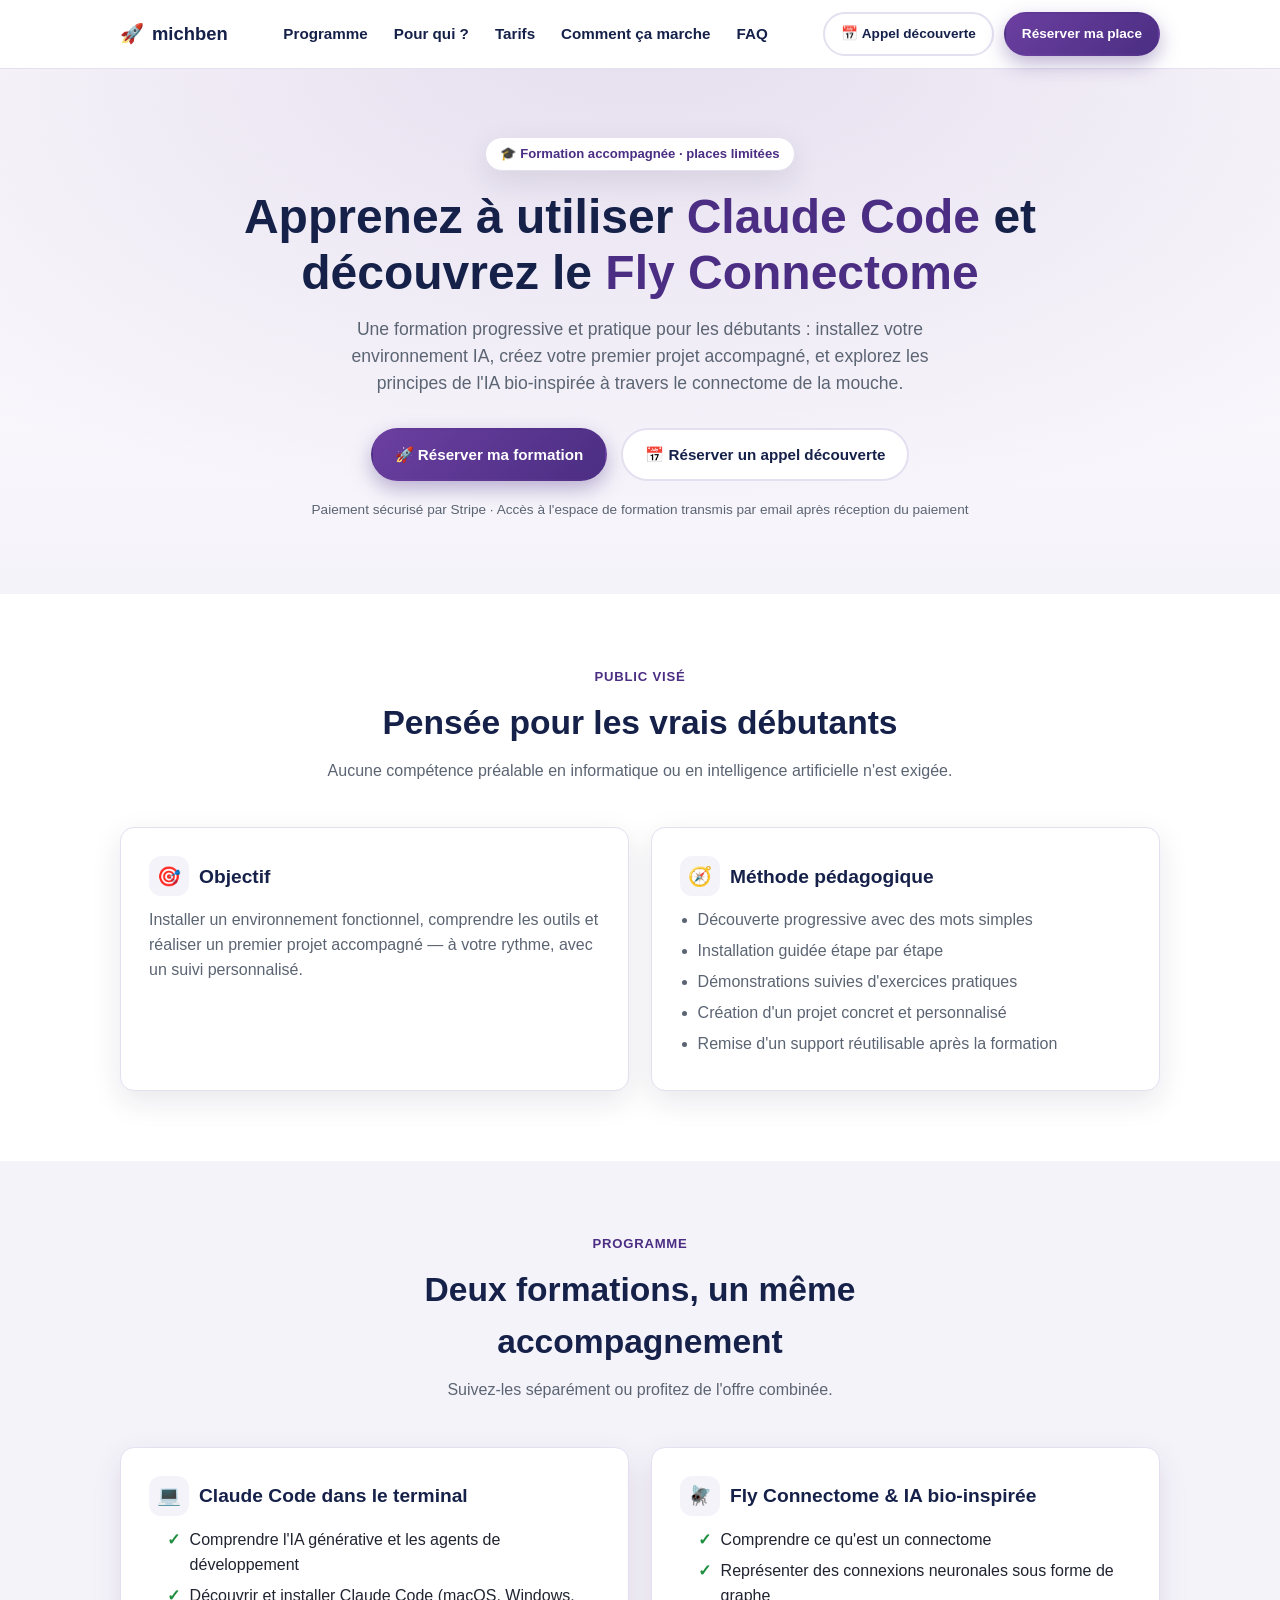
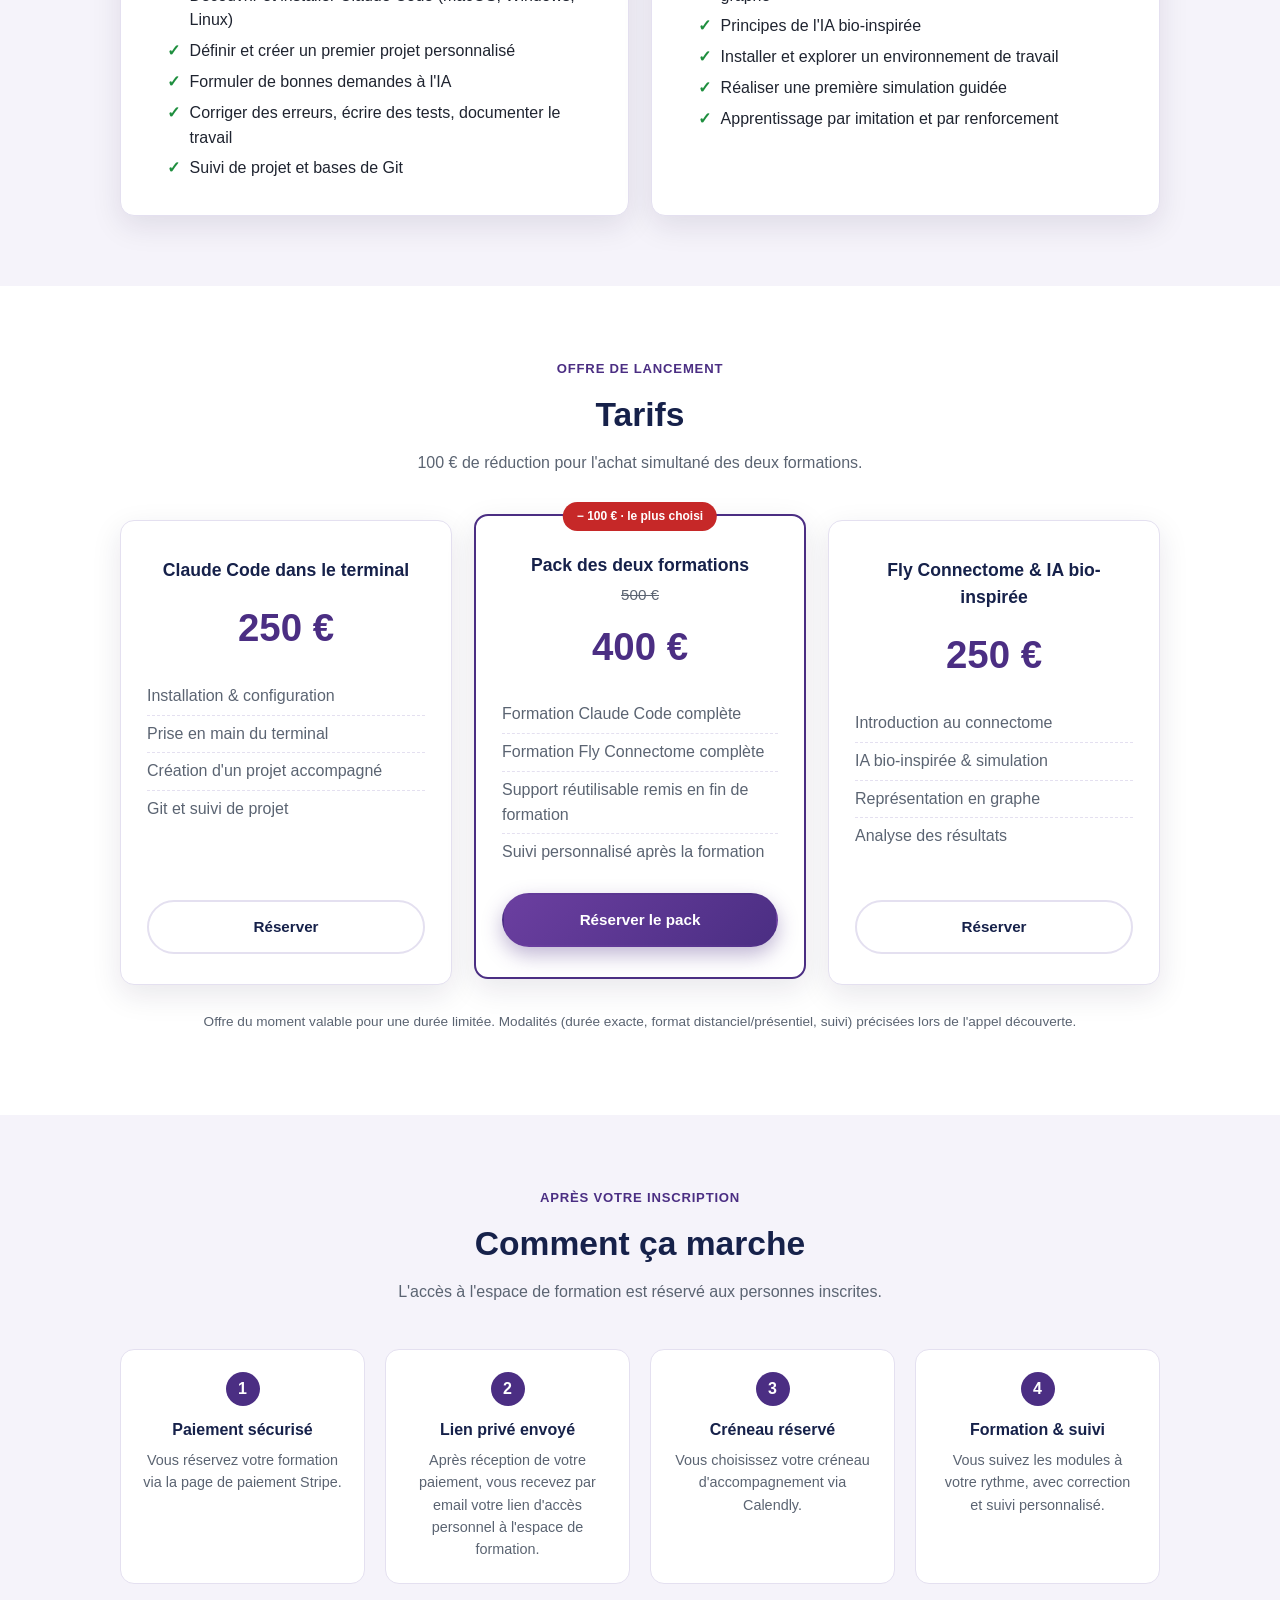
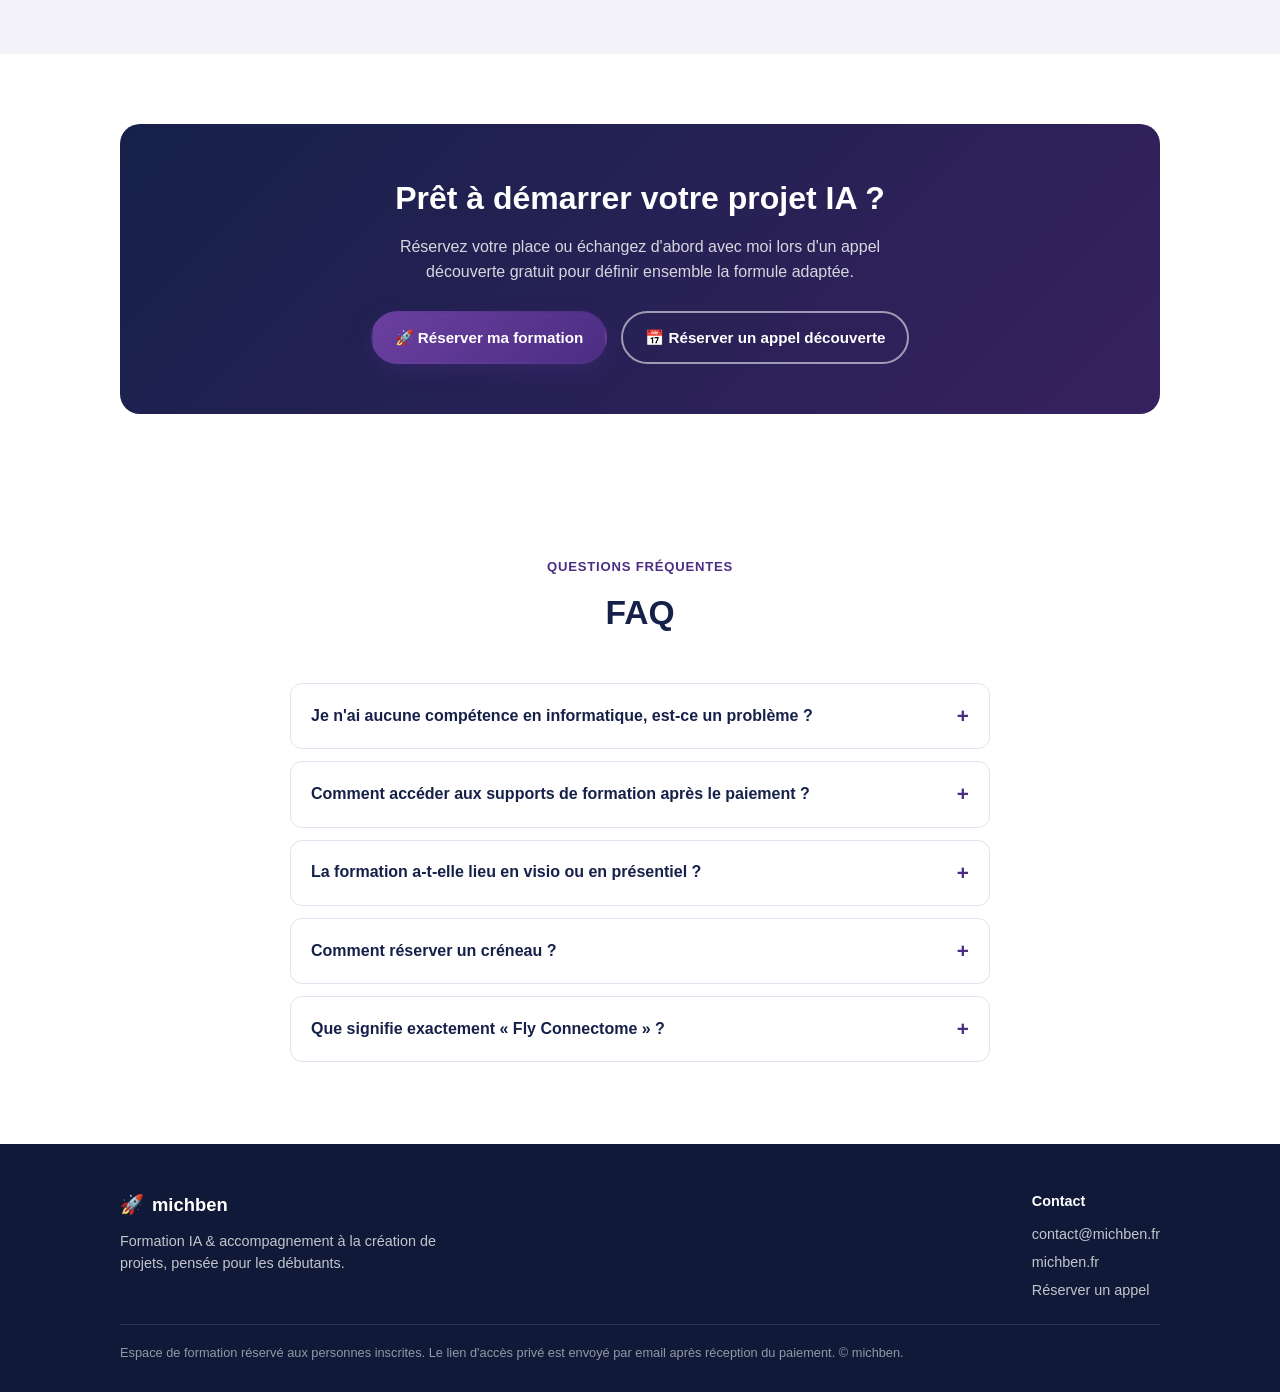
==== index.html @ 680560e0 "Site formation Claude Code & Fly Connectome" ====
<!DOCTYPE html>
<html lang="fr">
<head>
<meta charset="UTF-8">
<meta name="viewport" content="width=device-width, initial-scale=1.0">
<title>Formation Claude Code &amp; Fly Connectome — michben</title>
<meta name="description" content="Formation accompagnée pour apprendre à utiliser Claude Code dans le terminal et découvrir le Fly Connectome et l'IA bio-inspirée, sans compétence technique préalable.">
<link rel="stylesheet" href="assets/style.css">
<link rel="icon" href="data:,">
</head>
<body>

<header class="site-header">
  <div class="container">
    <a href="#top" class="brand"><span class="rocket">🚀</span> michben</a>
    <nav>
      <ul class="nav-links">
        <li><a href="#programme">Programme</a></li>
        <li><a href="#pour-qui">Pour qui ?</a></li>
        <li><a href="#tarifs">Tarifs</a></li>
        <li><a href="#etapes">Comment ça marche</a></li>
        <li><a href="#faq">FAQ</a></li>
      </ul>
    </nav>
    <div class="nav-cta">
      <a href="https://calendly.com/michben" target="_blank" rel="noopener" class="btn btn-secondary btn-sm">📅 Appel découverte</a>
      <a href="https://buy.stripe.com/14A28s0dWcVsbUJ6bA3Ru00" target="_blank" rel="noopener" class="btn btn-primary btn-sm">Réserver ma place</a>
    </div>
  </div>
</header>

<main id="top">

  <!-- HERO -->
  <section class="hero">
    <div class="container">
      <span class="eyebrow">🎓 Formation accompagnée · places limitées</span>
      <h1>Apprenez à utiliser <span class="accent">Claude Code</span> et découvrez le <span class="accent">Fly Connectome</span></h1>
      <p class="lead">Une formation progressive et pratique pour les débutants : installez votre environnement IA, créez votre premier projet accompagné, et explorez les principes de l'IA bio-inspirée à travers le connectome de la mouche.</p>
      <div class="hero-ctas">
        <a href="https://buy.stripe.com/14A28s0dWcVsbUJ6bA3Ru00" target="_blank" rel="noopener" class="btn btn-primary">🚀 Réserver ma formation</a>
        <a href="https://calendly.com/michben" target="_blank" rel="noopener" class="btn btn-secondary">📅 Réserver un appel découverte</a>
      </div>
      <p class="hero-note">Paiement sécurisé par Stripe · Accès à l'espace de formation transmis par email après réception du paiement</p>
    </div>
  </section>

  <!-- POUR QUI -->
  <section id="pour-qui">
    <div class="container">
      <div class="section-head">
        <span class="tag">Public visé</span>
        <h2>Pensée pour les vrais débutants</h2>
        <p>Aucune compétence préalable en informatique ou en intelligence artificielle n'est exigée.</p>
      </div>
      <div class="grid-2">
        <div class="card">
          <h3><span class="icon-badge">🎯</span> Objectif</h3>
          <p style="color:var(--muted); margin:0;">Installer un environnement fonctionnel, comprendre les outils et réaliser un premier projet accompagné — à votre rythme, avec un suivi personnalisé.</p>
        </div>
        <div class="card">
          <h3><span class="icon-badge">🧭</span> Méthode pédagogique</h3>
          <ul>
            <li>Découverte progressive avec des mots simples</li>
            <li>Installation guidée étape par étape</li>
            <li>Démonstrations suivies d'exercices pratiques</li>
            <li>Création d'un projet concret et personnalisé</li>
            <li>Remise d'un support réutilisable après la formation</li>
          </ul>
        </div>
      </div>
    </div>
  </section>

  <!-- PROGRAMME -->
  <section id="programme" class="section-soft">
    <div class="container">
      <div class="section-head">
        <span class="tag">Programme</span>
        <h2>Deux formations, un même accompagnement</h2>
        <p>Suivez-les séparément ou profitez de l'offre combinée.</p>
      </div>
      <div class="grid-2">
        <div class="card">
          <h3><span class="icon-badge">💻</span> Claude Code dans le terminal</h3>
          <ul class="check-list">
            <li>Comprendre l'IA générative et les agents de développement</li>
            <li>Découvrir et installer Claude Code (macOS, Windows, Linux)</li>
            <li>Définir et créer un premier projet personnalisé</li>
            <li>Formuler de bonnes demandes à l'IA</li>
            <li>Corriger des erreurs, écrire des tests, documenter le travail</li>
            <li>Suivi de projet et bases de Git</li>
          </ul>
        </div>
        <div class="card">
          <h3><span class="icon-badge">🪰</span> Fly Connectome &amp; IA bio-inspirée</h3>
          <ul class="check-list">
            <li>Comprendre ce qu'est un connectome</li>
            <li>Représenter des connexions neuronales sous forme de graphe</li>
            <li>Principes de l'IA bio-inspirée</li>
            <li>Installer et explorer un environnement de travail</li>
            <li>Réaliser une première simulation guidée</li>
            <li>Apprentissage par imitation et par renforcement</li>
          </ul>
        </div>
      </div>
    </div>
  </section>

  <!-- TARIFS -->
  <section id="tarifs">
    <div class="container">
      <div class="section-head">
        <span class="tag">Offre de lancement</span>
        <h2>Tarifs</h2>
        <p>100&nbsp;€ de réduction pour l'achat simultané des deux formations.</p>
      </div>
      <div class="grid-3">
        <div class="price-card">
          <h3>Claude Code dans le terminal</h3>
          <div class="price">250&nbsp;€</div>
          <ul>
            <li>Installation &amp; configuration</li>
            <li>Prise en main du terminal</li>
            <li>Création d'un projet accompagné</li>
            <li>Git et suivi de projet</li>
          </ul>
          <a href="https://buy.stripe.com/14A28s0dWcVsbUJ6bA3Ru00" target="_blank" rel="noopener" class="btn btn-secondary btn-block">Réserver</a>
        </div>
        <div class="price-card featured">
          <span class="price-badge">− 100 € · le plus choisi</span>
          <h3>Pack des deux formations</h3>
          <div class="old-price">500&nbsp;€</div>
          <div class="price">400&nbsp;€</div>
          <ul>
            <li>Formation Claude Code complète</li>
            <li>Formation Fly Connectome complète</li>
            <li>Support réutilisable remis en fin de formation</li>
            <li>Suivi personnalisé après la formation</li>
          </ul>
          <a href="https://buy.stripe.com/14A28s0dWcVsbUJ6bA3Ru00" target="_blank" rel="noopener" class="btn btn-primary btn-block">Réserver le pack</a>
        </div>
        <div class="price-card">
          <h3>Fly Connectome &amp; IA bio-inspirée</h3>
          <div class="price">250&nbsp;€</div>
          <ul>
            <li>Introduction au connectome</li>
            <li>IA bio-inspirée &amp; simulation</li>
            <li>Représentation en graphe</li>
            <li>Analyse des résultats</li>
          </ul>
          <a href="https://buy.stripe.com/14A28s0dWcVsbUJ6bA3Ru00" target="_blank" rel="noopener" class="btn btn-secondary btn-block">Réserver</a>
        </div>
      </div>
      <p style="text-align:center; color:var(--muted); font-size:0.85rem; margin-top:26px;">Offre du moment valable pour une durée limitée. Modalités (durée exacte, format distanciel/présentiel, suivi) précisées lors de l'appel découverte.</p>
    </div>
  </section>

  <!-- COMMENT CA MARCHE -->
  <section id="etapes" class="section-soft">
    <div class="container">
      <div class="section-head">
        <span class="tag">Après votre inscription</span>
        <h2>Comment ça marche</h2>
        <p>L'accès à l'espace de formation est réservé aux personnes inscrites.</p>
      </div>
      <div class="steps">
        <div class="step">
          <div class="num">1</div>
          <h4>Paiement sécurisé</h4>
          <p>Vous réservez votre formation via la page de paiement Stripe.</p>
        </div>
        <div class="step">
          <div class="num">2</div>
          <h4>Lien privé envoyé</h4>
          <p>Après réception de votre paiement, vous recevez par email votre lien d'accès personnel à l'espace de formation.</p>
        </div>
        <div class="step">
          <div class="num">3</div>
          <h4>Créneau réservé</h4>
          <p>Vous choisissez votre créneau d'accompagnement via Calendly.</p>
        </div>
        <div class="step">
          <div class="num">4</div>
          <h4>Formation &amp; suivi</h4>
          <p>Vous suivez les modules à votre rythme, avec correction et suivi personnalisé.</p>
        </div>
      </div>
    </div>
  </section>

  <!-- CTA -->
  <section>
    <div class="container">
      <div class="cta-banner">
        <h2>Prêt à démarrer votre projet IA ?</h2>
        <p>Réservez votre place ou échangez d'abord avec moi lors d'un appel découverte gratuit pour définir ensemble la formule adaptée.</p>
        <div class="hero-ctas" style="margin-bottom:0;">
          <a href="https://buy.stripe.com/14A28s0dWcVsbUJ6bA3Ru00" target="_blank" rel="noopener" class="btn btn-primary">🚀 Réserver ma formation</a>
          <a href="https://calendly.com/michben" target="_blank" rel="noopener" class="btn btn-outline-light">📅 Réserver un appel découverte</a>
        </div>
      </div>
    </div>
  </section>

  <!-- FAQ -->
  <section id="faq">
    <div class="container">
      <div class="section-head">
        <span class="tag">Questions fréquentes</span>
        <h2>FAQ</h2>
      </div>
      <div style="max-width:700px; margin:0 auto;">
        <details class="faq-item">
          <summary>Je n'ai aucune compétence en informatique, est-ce un problème ?</summary>
          <div class="faq-body">Non. La formation est conçue pour les personnes débutantes ou sans compétence préalable en informatique et en intelligence artificielle. Chaque étape est expliquée avec des mots simples.</div>
        </details>
        <details class="faq-item">
          <summary>Comment accéder aux supports de formation après le paiement ?</summary>
          <div class="faq-body">Dès réception de votre paiement, vous recevez par email un lien d'accès personnel et privé vers l'espace de formation. Cet espace n'est pas accessible publiquement.</div>
        </details>
        <details class="faq-item">
          <summary>La formation a-t-elle lieu en visio ou en présentiel ?</summary>
          <div class="faq-body">Les deux formats sont possibles : à distance en visioconférence, ou en présentiel selon la zone géographique. Les horaires sont flexibles et adaptés à votre emploi du temps.</div>
        </details>
        <details class="faq-item">
          <summary>Comment réserver un créneau ?</summary>
          <div class="faq-body">Utilisez le bouton « Réserver un appel découverte » pour un premier échange gratuit, ou le lien Calendly transmis dans votre espace de formation pour planifier vos séances.</div>
        </details>
        <details class="faq-item">
          <summary>Que signifie exactement « Fly Connectome » ?</summary>
          <div class="faq-body">Le terme peut désigner les données de connectome de la drosophile, l'écosystème FlyWire, ou un modèle de simulation d'IA bio-inspirée. Le contenu exact et l'environnement utilisé sont précisés ensemble lors de la préparation de la formation.</div>
        </details>
      </div>
    </div>
  </section>

</main>

<footer class="site-footer">
  <div class="container">
    <div class="footer-grid">
      <div>
        <div class="brand" style="margin-bottom:10px;"><span class="rocket">🚀</span> michben</div>
        <p style="max-width:320px; margin:0;">Formation IA &amp; accompagnement à la création de projets, pensée pour les débutants.</p>
      </div>
      <div>
        <div style="color:#fff; font-weight:700; margin-bottom:10px;">Contact</div>
        <p style="margin:0 0 6px;"><a href="mailto:contact@michben.fr">contact@michben.fr</a></p>
        <p style="margin:0 0 6px;"><a href="https://michben.fr" target="_blank" rel="noopener">michben.fr</a></p>
        <p style="margin:0;"><a href="https://calendly.com/michben" target="_blank" rel="noopener">Réserver un appel</a></p>
      </div>
    </div>
    <div class="footer-note">
      Espace de formation réservé aux personnes inscrites. Le lien d'accès privé est envoyé par email après réception du paiement. © michben.
    </div>
  </div>
</footer>

</body>
</html>
---- assets/style.css ----
:root {
  --purple: #4B2E83;
  --purple-dark: #37215F;
  --purple-light: #6B3FA0;
  --navy: #16214A;
  --green: #1E8E3E;
  --red: #C62828;
  --bg: #FFFFFF;
  --bg-soft: #F5F3FA;
  --bg-navy: #101a38;
  --text: #1F2430;
  --muted: #5B6472;
  --border: #E4E0F0;
  --radius: 14px;
  --shadow: 0 10px 30px rgba(27, 16, 63, 0.10);
}

* { box-sizing: border-box; }

html { scroll-behavior: smooth; }

body {
  margin: 0;
  font-family: -apple-system, BlinkMacSystemFont, "Segoe UI", Roboto, Helvetica, Arial, sans-serif;
  color: var(--text);
  background: var(--bg);
  line-height: 1.55;
}

img { max-width: 100%; display: block; }
a { color: inherit; }

.container {
  width: 100%;
  max-width: 1080px;
  margin: 0 auto;
  padding: 0 20px;
}

/* Header */
.site-header {
  position: sticky;
  top: 0;
  z-index: 50;
  background: rgba(255,255,255,0.92);
  backdrop-filter: blur(8px);
  border-bottom: 1px solid var(--border);
}
.site-header .container {
  display: flex;
  align-items: center;
  justify-content: space-between;
  height: 68px;
}
.brand {
  display: flex;
  align-items: center;
  gap: 8px;
  font-weight: 800;
  font-size: 1.15rem;
  color: var(--navy);
  text-decoration: none;
}
.brand .rocket { font-size: 1.2rem; }
.nav-links {
  display: flex;
  gap: 26px;
  list-style: none;
  margin: 0;
  padding: 0;
}
.nav-links a {
  text-decoration: none;
  color: var(--navy);
  font-weight: 600;
  font-size: 0.95rem;
}
.nav-links a:hover { color: var(--purple); }
.nav-cta { display: flex; gap: 10px; align-items: center; }
.nav-toggle { display: none; }

@media (max-width: 760px) {
  .nav-links { display: none; }
}

/* Buttons */
.btn {
  display: inline-flex;
  align-items: center;
  justify-content: center;
  gap: 8px;
  padding: 13px 22px;
  border-radius: 999px;
  font-weight: 700;
  font-size: 0.95rem;
  text-decoration: none;
  border: 2px solid transparent;
  cursor: pointer;
  transition: transform 0.15s ease, box-shadow 0.15s ease, opacity 0.15s ease;
  white-space: nowrap;
}
.btn:hover { transform: translateY(-1px); }
.btn-primary {
  background: linear-gradient(135deg, var(--purple-light), var(--purple));
  color: #fff;
  box-shadow: 0 8px 20px rgba(75,46,131,0.35);
}
.btn-primary:hover { box-shadow: 0 12px 26px rgba(75,46,131,0.45); }
.btn-secondary {
  background: #fff;
  color: var(--navy);
  border-color: var(--border);
}
.btn-secondary:hover { border-color: var(--purple); color: var(--purple); }
.btn-outline-light {
  background: transparent;
  color: #fff;
  border-color: rgba(255,255,255,0.55);
}
.btn-outline-light:hover { background: rgba(255,255,255,0.12); }
.btn-block { width: 100%; }
.btn-sm { padding: 9px 16px; font-size: 0.85rem; }

/* Hero */
.hero {
  background: radial-gradient(1100px 500px at 50% -10%, rgba(107,63,160,0.18), transparent),
              linear-gradient(180deg, #ffffff, var(--bg-soft));
  padding: 68px 0 60px;
  text-align: center;
}
.eyebrow {
  display: inline-flex;
  align-items: center;
  gap: 8px;
  background: #fff;
  border: 1px solid var(--border);
  color: var(--purple);
  font-weight: 700;
  font-size: 0.82rem;
  padding: 6px 14px;
  border-radius: 999px;
  margin-bottom: 18px;
  box-shadow: var(--shadow);
}
.hero h1 {
  font-size: clamp(1.9rem, 4.2vw, 3rem);
  line-height: 1.15;
  margin: 0 0 16px;
  color: var(--navy);
  font-weight: 800;
}
.hero h1 .accent { color: var(--purple); }
.hero p.lead {
  max-width: 640px;
  margin: 0 auto 30px;
  font-size: 1.1rem;
  color: var(--muted);
}
.hero-ctas {
  display: flex;
  gap: 14px;
  justify-content: center;
  flex-wrap: wrap;
  margin-bottom: 18px;
}
.hero-note {
  font-size: 0.85rem;
  color: var(--muted);
}

/* Sections */
section { padding: 70px 0; }
.section-soft { background: var(--bg-soft); }
.section-head {
  text-align: center;
  max-width: 640px;
  margin: 0 auto 44px;
}
.section-head .tag {
  color: var(--purple);
  font-weight: 700;
  font-size: 0.82rem;
  text-transform: uppercase;
  letter-spacing: 0.06em;
}
.section-head h2 {
  font-size: clamp(1.5rem, 3vw, 2.1rem);
  color: var(--navy);
  margin: 8px 0 10px;
  font-weight: 800;
}
.section-head p { color: var(--muted); margin: 0; }

/* Grids / cards */
.grid-2 { display: grid; grid-template-columns: 1fr 1fr; gap: 22px; }
.grid-3 { display: grid; grid-template-columns: repeat(3, 1fr); gap: 22px; }
.grid-4 { display: grid; grid-template-columns: repeat(4, 1fr); gap: 18px; }
@media (max-width: 900px) {
  .grid-3 { grid-template-columns: 1fr; }
  .grid-2 { grid-template-columns: 1fr; }
  .grid-4 { grid-template-columns: 1fr 1fr; }
}

.card {
  background: #fff;
  border: 1px solid var(--border);
  border-radius: var(--radius);
  padding: 28px;
  box-shadow: var(--shadow);
}
.card h3 {
  color: var(--navy);
  margin: 0 0 12px;
  font-size: 1.2rem;
  display: flex;
  align-items: center;
  gap: 10px;
}
.card ul { margin: 0; padding-left: 1.1em; color: var(--muted); }
.card ul li { margin-bottom: 6px; }
.icon-badge {
  width: 40px;
  height: 40px;
  border-radius: 12px;
  display: inline-flex;
  align-items: center;
  justify-content: center;
  font-size: 1.2rem;
  background: var(--bg-soft);
  flex-shrink: 0;
}

/* Public checklist */
.check-list { list-style: none; margin: 0; padding: 0; }
.check-list li {
  display: flex;
  gap: 10px;
  align-items: flex-start;
  margin-bottom: 10px;
  color: var(--text);
}
.check-list li::before {
  content: "✓";
  color: var(--green);
  font-weight: 800;
  flex-shrink: 0;
}

/* Pricing */
.price-card {
  position: relative;
  background: #fff;
  border: 1px solid var(--border);
  border-radius: var(--radius);
  padding: 30px 26px;
  box-shadow: var(--shadow);
  display: flex;
  flex-direction: column;
  text-align: center;
}
.price-card.featured {
  border: 2px solid var(--purple);
  transform: translateY(-6px);
}
.price-badge {
  position: absolute;
  top: -14px;
  left: 50%;
  transform: translateX(-50%);
  background: var(--red);
  color: #fff;
  font-size: 0.75rem;
  font-weight: 800;
  padding: 5px 14px;
  border-radius: 999px;
  white-space: nowrap;
}
.price-card h3 { color: var(--navy); margin: 6px 0 4px; font-size: 1.1rem; }
.price-card .price {
  font-size: 2.4rem;
  font-weight: 800;
  color: var(--purple);
  margin: 10px 0 2px;
}
.price-card .price small { font-size: 1rem; color: var(--muted); font-weight: 600; }
.price-card .old-price {
  color: var(--muted);
  text-decoration: line-through;
  font-size: 0.95rem;
}
.price-card ul {
  list-style: none;
  padding: 0;
  margin: 18px 0 22px;
  text-align: left;
  color: var(--muted);
  flex-grow: 1;
}
.price-card ul li {
  padding: 6px 0;
  border-bottom: 1px dashed var(--border);
}
.price-card ul li:last-child { border-bottom: none; }

/* Steps */
.steps { display: grid; grid-template-columns: repeat(4, 1fr); gap: 20px; }
@media (max-width: 900px) { .steps { grid-template-columns: 1fr 1fr; } }
@media (max-width: 560px) { .steps { grid-template-columns: 1fr; } }
.step {
  background: #fff;
  border: 1px solid var(--border);
  border-radius: var(--radius);
  padding: 22px;
  text-align: center;
}
.step .num {
  width: 34px; height: 34px;
  border-radius: 50%;
  background: var(--purple);
  color: #fff;
  display: inline-flex;
  align-items: center;
  justify-content: center;
  font-weight: 800;
  margin-bottom: 12px;
}
.step h4 { margin: 0 0 6px; color: var(--navy); font-size: 1rem; }
.step p { margin: 0; color: var(--muted); font-size: 0.9rem; }

/* CTA banner */
.cta-banner {
  background: linear-gradient(135deg, var(--navy), var(--purple-dark));
  color: #fff;
  border-radius: 20px;
  padding: 50px 34px;
  text-align: center;
}
.cta-banner h2 { margin: 0 0 12px; font-size: clamp(1.4rem, 3vw, 2rem); }
.cta-banner p { color: rgba(255,255,255,0.82); max-width: 560px; margin: 0 auto 26px; }

/* FAQ */
.faq-item {
  border: 1px solid var(--border);
  border-radius: 12px;
  margin-bottom: 12px;
  overflow: hidden;
  background: #fff;
}
.faq-item summary {
  padding: 16px 20px;
  font-weight: 700;
  color: var(--navy);
  cursor: pointer;
  list-style: none;
  display: flex;
  justify-content: space-between;
  align-items: center;
}
.faq-item summary::-webkit-details-marker { display: none; }
.faq-item summary::after { content: "+"; color: var(--purple); font-size: 1.3rem; }
.faq-item[open] summary::after { content: "−"; }
.faq-item .faq-body { padding: 0 20px 18px; color: var(--muted); }

/* Footer */
.site-footer {
  background: var(--bg-navy);
  color: rgba(255,255,255,0.75);
  padding: 46px 0 30px;
  font-size: 0.9rem;
}
.footer-grid {
  display: flex;
  justify-content: space-between;
  gap: 24px;
  flex-wrap: wrap;
  margin-bottom: 22px;
}
.footer-grid .brand { color: #fff; }
.footer-note {
  border-top: 1px solid rgba(255,255,255,0.12);
  padding-top: 18px;
  font-size: 0.8rem;
  color: rgba(255,255,255,0.55);
}
.site-footer a { text-decoration: none; }
.site-footer a:hover { color: #fff; }

.badge-pill {
  display: inline-block;
  background: var(--bg-soft);
  color: var(--purple);
  font-weight: 700;
  font-size: 0.75rem;
  padding: 4px 10px;
  border-radius: 999px;
  margin-bottom: 10px;
}

/* ---- Espace privé : passcode gate ---- */
.gate-overlay {
  position: fixed;
  inset: 0;
  z-index: 200;
  display: flex;
  align-items: center;
  justify-content: center;
  background: linear-gradient(160deg, var(--navy), var(--purple-dark));
  padding: 20px;
}
.gate-card {
  background: #fff;
  border-radius: var(--radius);
  padding: 40px 32px;
  max-width: 400px;
  width: 100%;
  text-align: center;
  box-shadow: 0 20px 60px rgba(0,0,0,0.35);
}
.gate-card .lock { font-size: 2rem; margin-bottom: 10px; }
.gate-card h1 { font-size: 1.3rem; color: var(--navy); margin: 0 0 8px; }
.gate-card p { color: var(--muted); font-size: 0.9rem; margin: 0 0 20px; }
.gate-card input[type="text"], .gate-card input[type="password"] {
  width: 100%;
  padding: 13px 16px;
  border: 1px solid var(--border);
  border-radius: 10px;
  font-size: 1rem;
  margin-bottom: 12px;
  text-align: center;
  letter-spacing: 0.04em;
}
.gate-card input:focus { outline: 2px solid var(--purple-light); }
.gate-error {
  color: var(--red);
  font-size: 0.85rem;
  min-height: 18px;
  margin-bottom: 8px;
}
.gate-help {
  margin-top: 18px;
  font-size: 0.8rem;
  color: var(--muted);
}
.gate-help a { color: var(--purple); font-weight: 600; }

/* ---- Espace privé : layout ---- */
.private-hidden { display: none !important; }
.private-header {
  background: var(--navy);
  color: #fff;
  padding: 16px 0;
}
.private-header .container {
  display: flex;
  align-items: center;
  justify-content: space-between;
  flex-wrap: wrap;
  gap: 12px;
}
.private-header .brand { color: #fff; }
.tabs {
  display: flex;
  gap: 8px;
  flex-wrap: wrap;
  margin: 26px 0 34px;
  border-bottom: 1px solid var(--border);
  padding-bottom: 14px;
}
.tab-btn {
  background: var(--bg-soft);
  border: 1px solid var(--border);
  color: var(--navy);
  font-weight: 700;
  font-size: 0.88rem;
  padding: 10px 18px;
  border-radius: 999px;
  cursor: pointer;
}
.tab-btn.active {
  background: var(--purple);
  color: #fff;
  border-color: var(--purple);
}
.tab-panel { display: none; }
.tab-panel.active { display: block; }

.module {
  background: #fff;
  border: 1px solid var(--border);
  border-radius: 12px;
  margin-bottom: 12px;
  overflow: hidden;
}
.module summary {
  padding: 16px 20px;
  font-weight: 700;
  color: var(--navy);
  cursor: pointer;
  list-style: none;
  display: flex;
  align-items: center;
  gap: 10px;
}
.module summary::-webkit-details-marker { display: none; }
.module summary .m-num {
  background: var(--bg-soft);
  color: var(--purple);
  font-size: 0.8rem;
  font-weight: 800;
  padding: 3px 9px;
  border-radius: 999px;
}
.module .m-body { padding: 0 20px 20px 20px; color: var(--text); }
.module .m-body ul { padding-left: 1.1em; color: var(--muted); }
.module .m-body p { color: var(--muted); }
.module pre {
  background: #14172b;
  color: #d7e0ff;
  padding: 14px 16px;
  border-radius: 10px;
  overflow-x: auto;
  font-size: 0.85rem;
  line-height: 1.5;
}
.module code { font-family: "SFMono-Regular", Consolas, Menlo, monospace; }
.inline-code {
  background: var(--bg-soft);
  padding: 2px 6px;
  border-radius: 6px;
  font-family: Consolas, Menlo, monospace;
  font-size: 0.85em;
}
.module table {
  width: 100%;
  border-collapse: collapse;
  margin: 10px 0;
  font-size: 0.9rem;
}
.module table th, .module table td {
  border: 1px solid var(--border);
  padding: 8px 10px;
  text-align: left;
}
.module table th { background: var(--bg-soft); color: var(--navy); }

.fiche-card {
  background: #fff;
  border: 1px solid var(--border);
  border-radius: var(--radius);
  padding: 26px;
  margin-bottom: 22px;
  box-shadow: var(--shadow);
}
.fiche-card h3 { color: var(--navy); margin: 0 0 6px; }
.fiche-card .fiche-desc { color: var(--muted); font-size: 0.88rem; margin: 0 0 16px; }
.fiche-field { margin-bottom: 14px; }
.fiche-field label {
  display: block;
  font-weight: 700;
  font-size: 0.85rem;
  color: var(--navy);
  margin-bottom: 6px;
}
.fiche-field input[type="text"], .fiche-field textarea {
  width: 100%;
  padding: 10px 12px;
  border: 1px solid var(--border);
  border-radius: 8px;
  font-size: 0.92rem;
  font-family: inherit;
  resize: vertical;
}
.fiche-actions { display: flex; gap: 10px; flex-wrap: wrap; margin-top: 8px; }
.save-hint { font-size: 0.8rem; color: var(--green); min-height: 16px; }
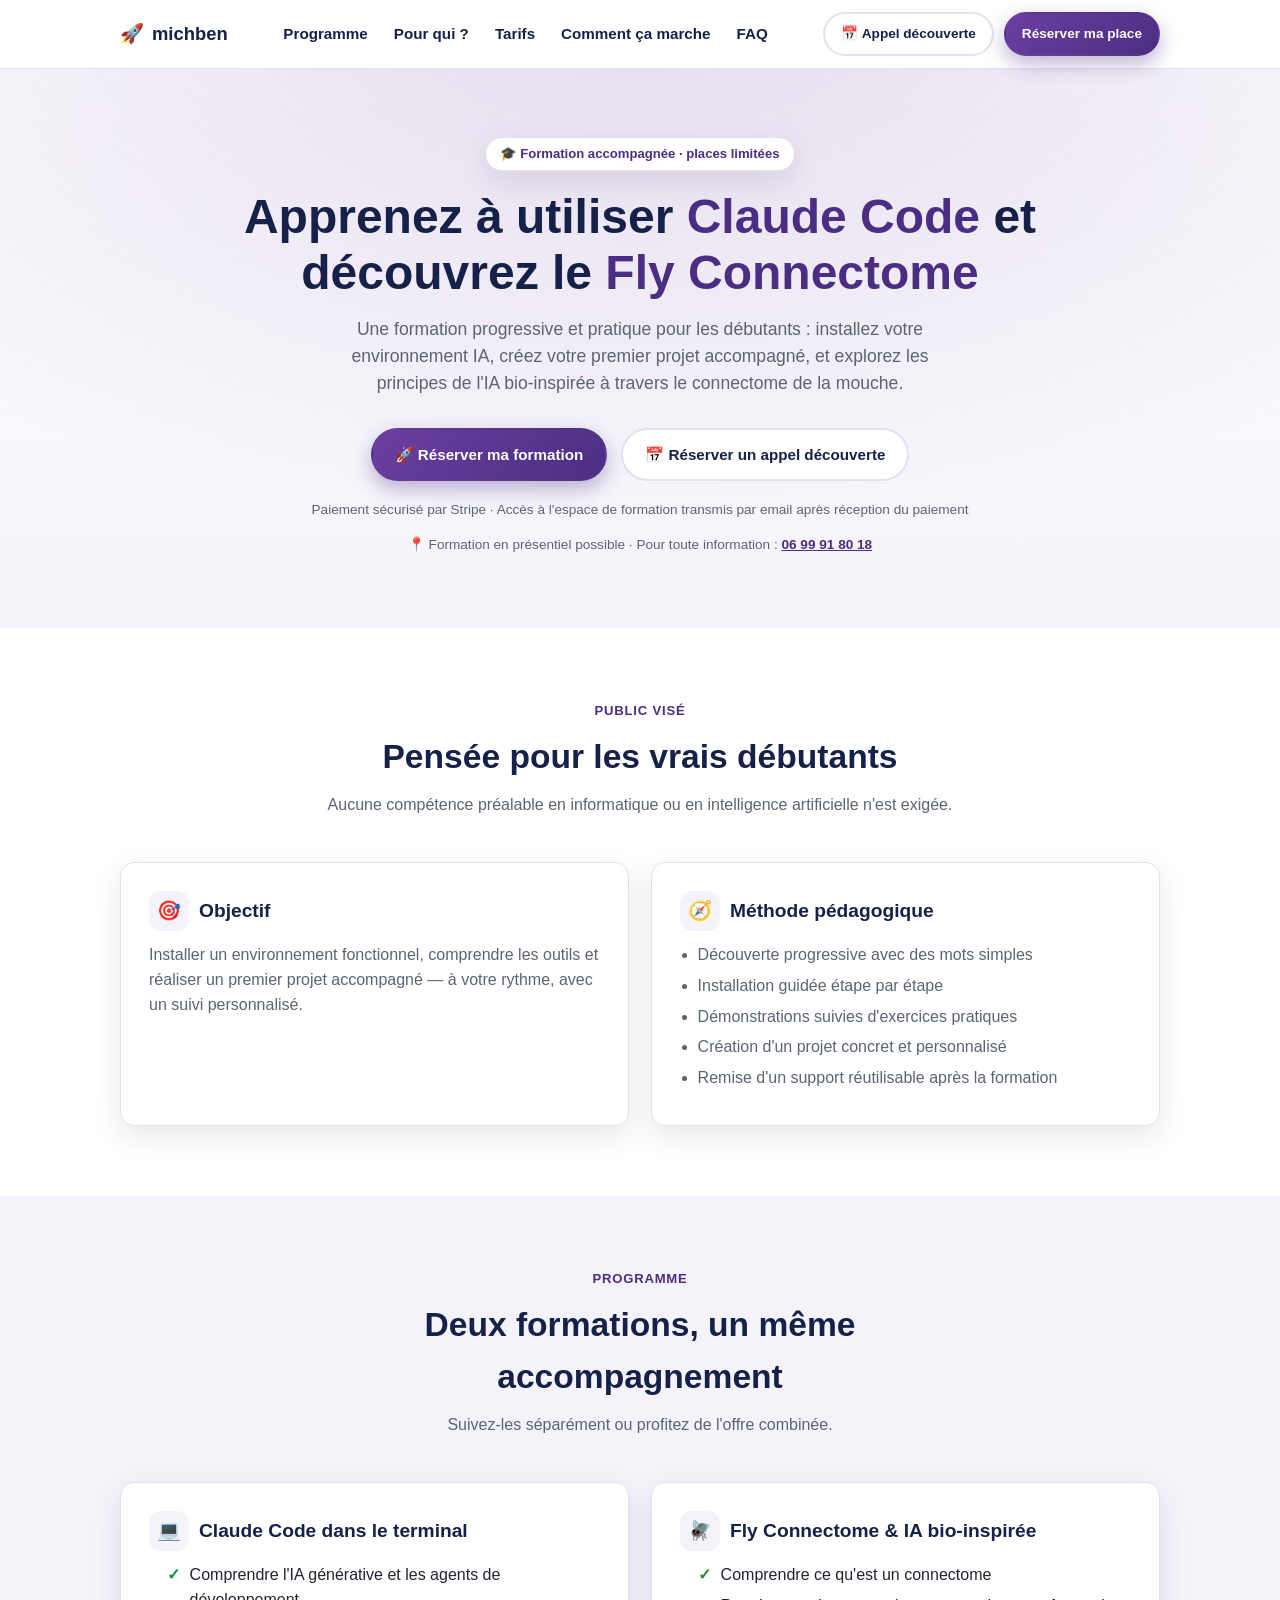
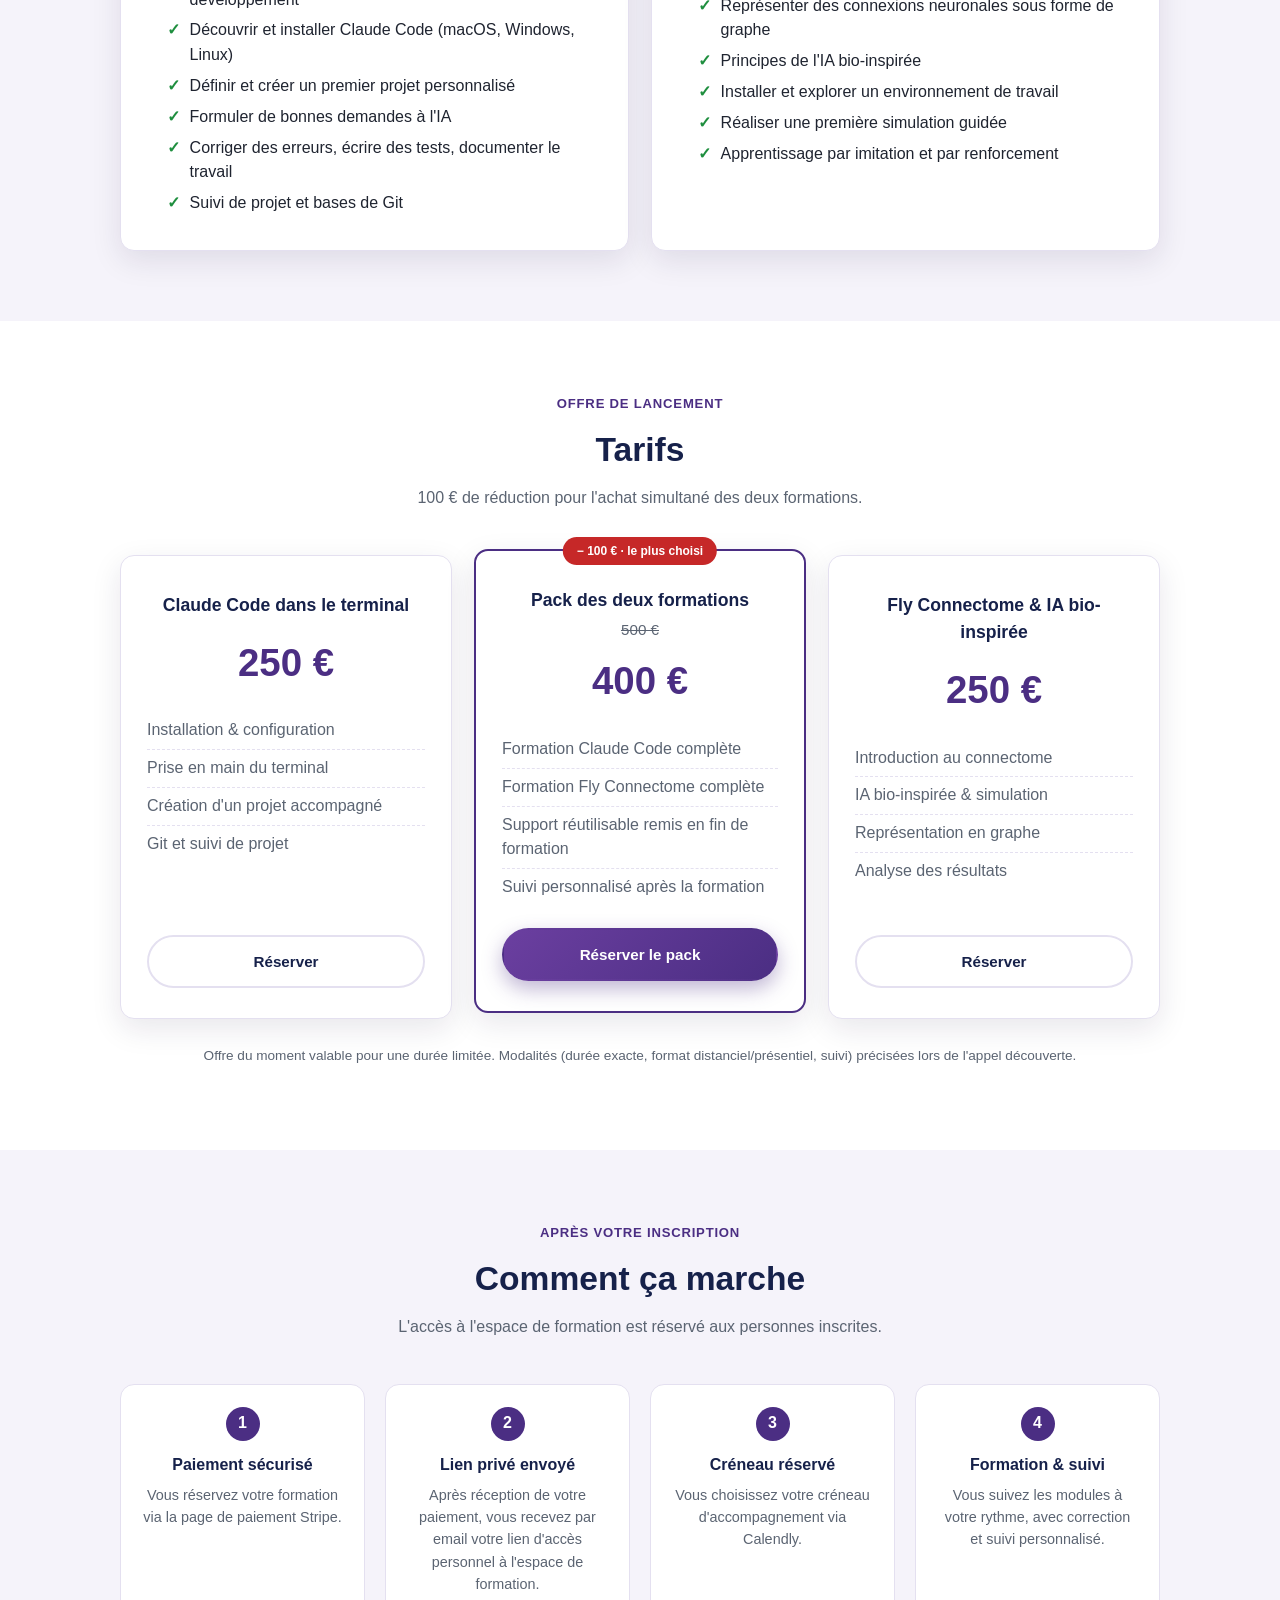
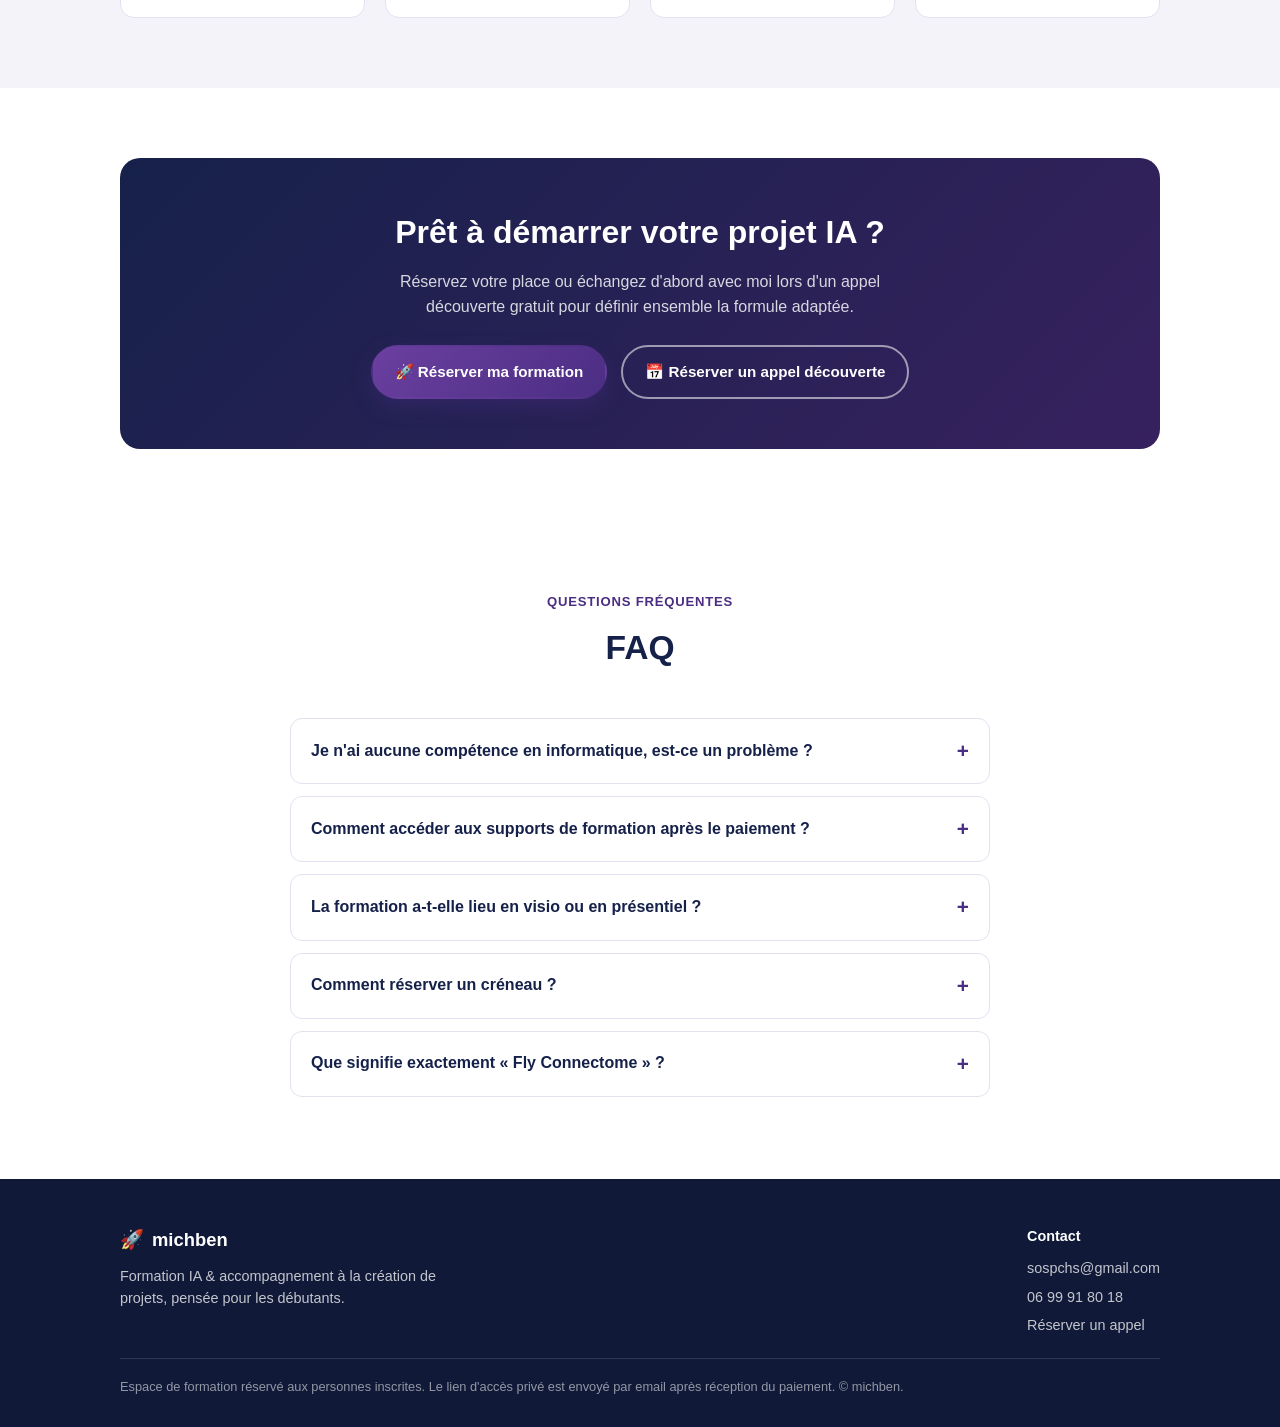
==== commit 6de01108: "Mise a jour des coordonnees de contact (email, telephone, presentiel)" ====
--- a/index.html
+++ b/index.html
@@ -42,6 +42,7 @@
         <a href="https://calendly.com/michben" target="_blank" rel="noopener" class="btn btn-secondary">📅 Réserver un appel découverte</a>
       </div>
       <p class="hero-note">Paiement sécurisé par Stripe · Accès à l'espace de formation transmis par email après réception du paiement</p>
+      <p class="hero-note">📍 Formation en présentiel possible · Pour toute information : <a href="tel:+33699918018" style="color:var(--purple); font-weight:700;">06 99 91 80 18</a></p>
     </div>
   </section>
 
@@ -246,8 +247,8 @@
       </div>
       <div>
         <div style="color:#fff; font-weight:700; margin-bottom:10px;">Contact</div>
-        <p style="margin:0 0 6px;"><a href="mailto:contact@michben.fr">contact@michben.fr</a></p>
-        <p style="margin:0 0 6px;"><a href="https://michben.fr" target="_blank" rel="noopener">michben.fr</a></p>
+        <p style="margin:0 0 6px;"><a href="mailto:sospchs@gmail.com">sospchs@gmail.com</a></p>
+        <p style="margin:0 0 6px;"><a href="tel:+33699918018">06 99 91 80 18</a></p>
         <p style="margin:0;"><a href="https://calendly.com/michben" target="_blank" rel="noopener">Réserver un appel</a></p>
       </div>
     </div>
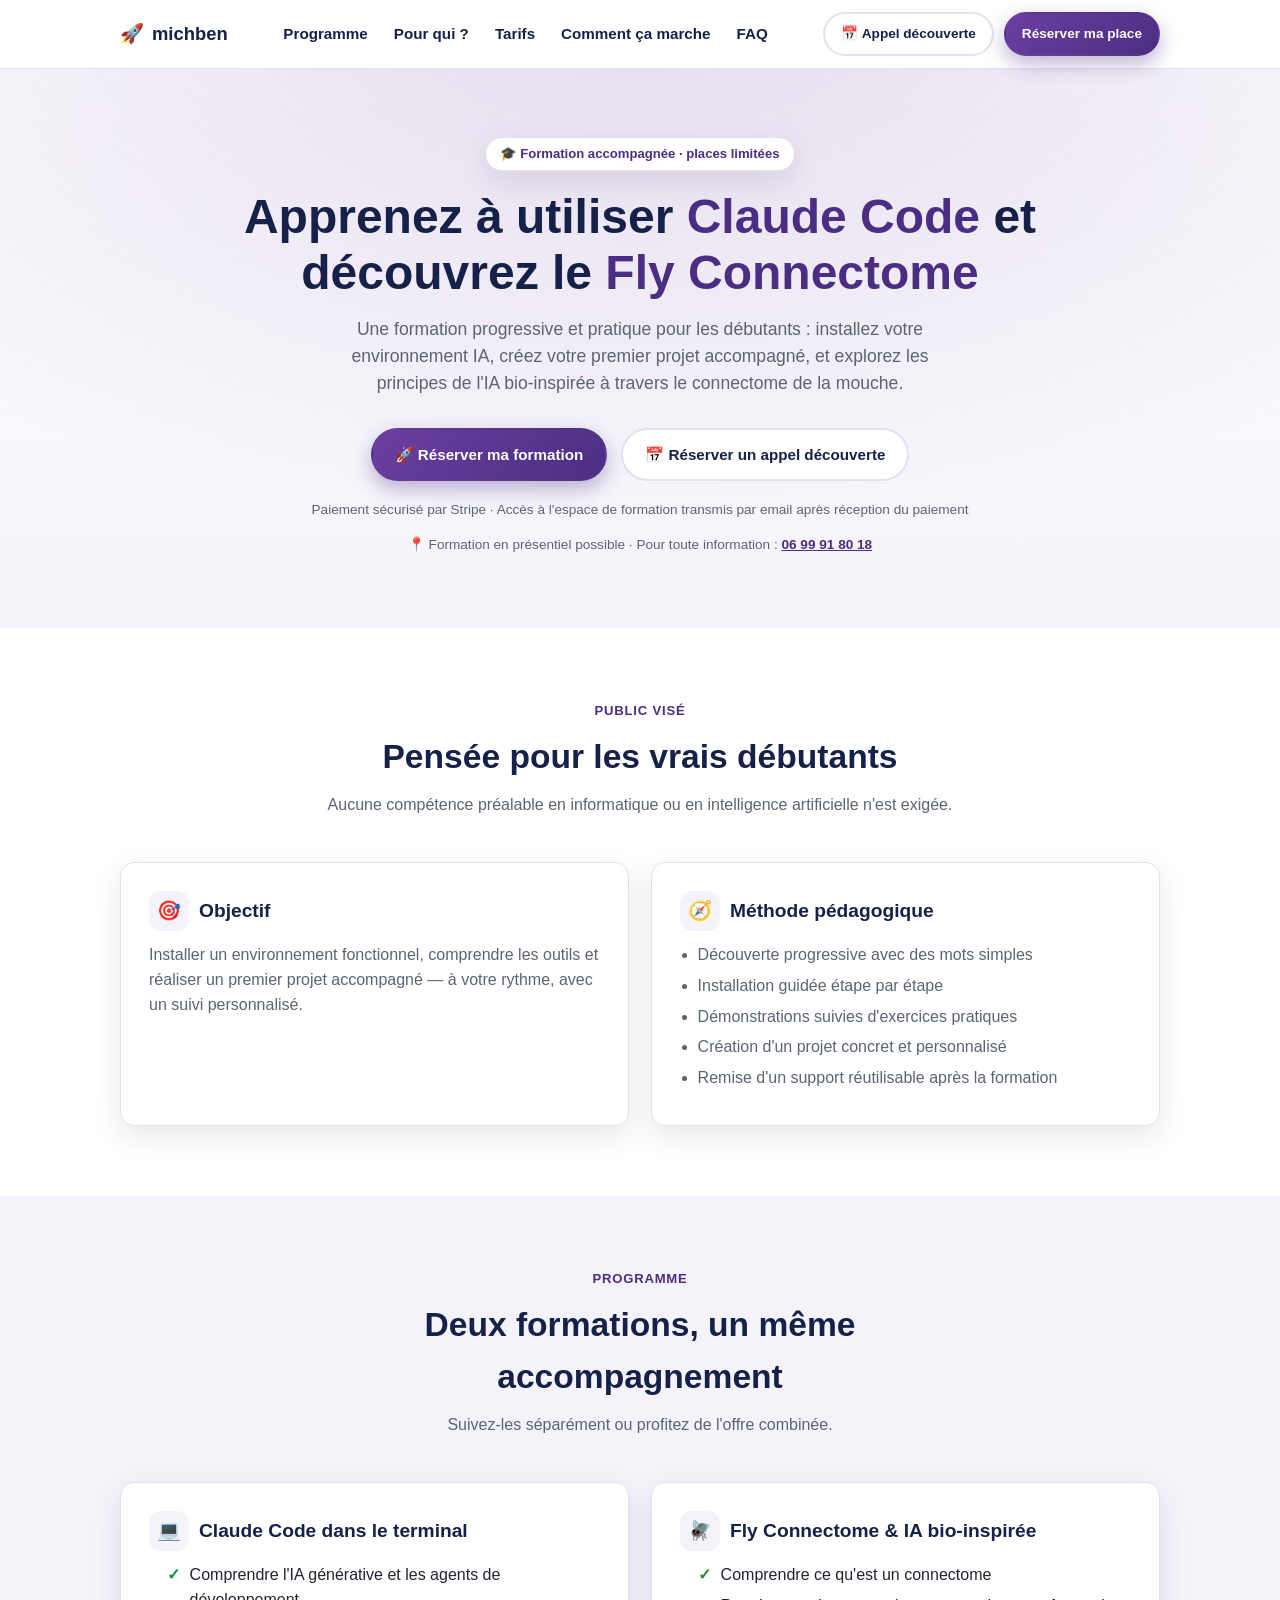
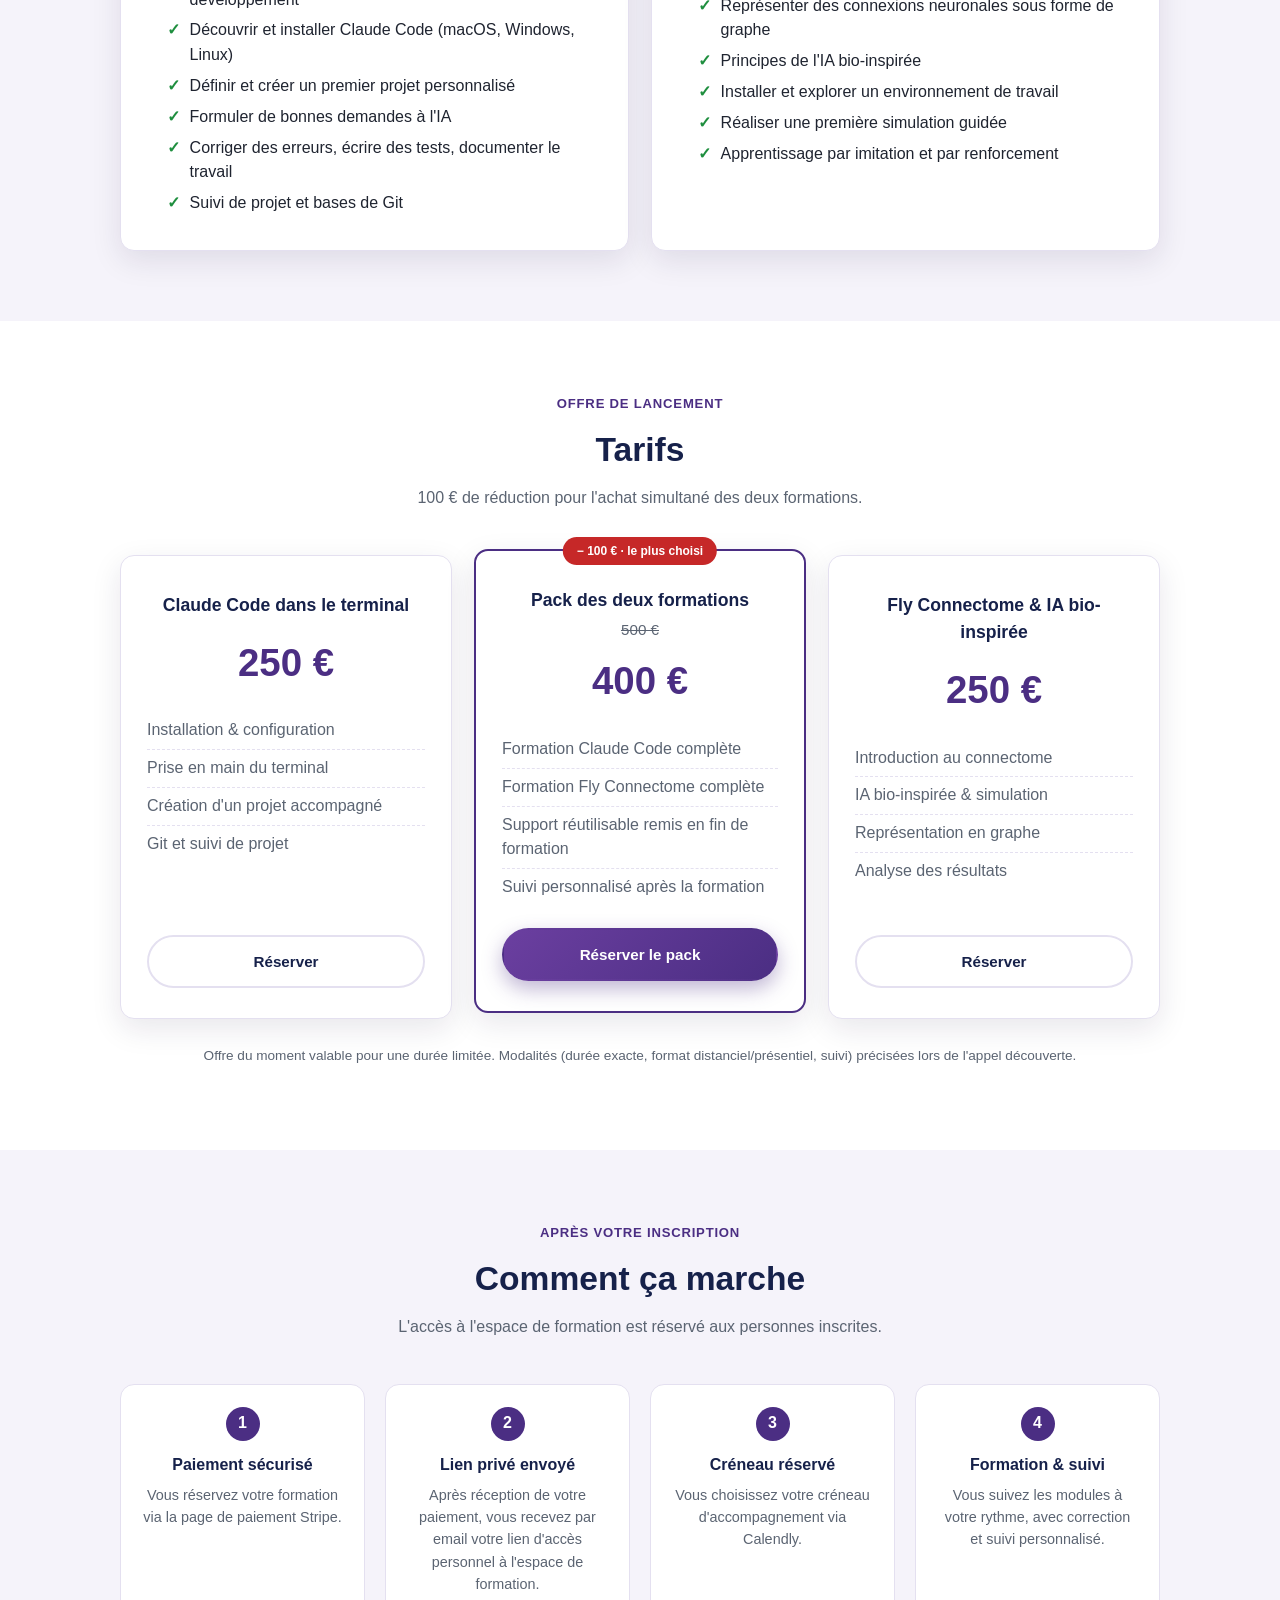
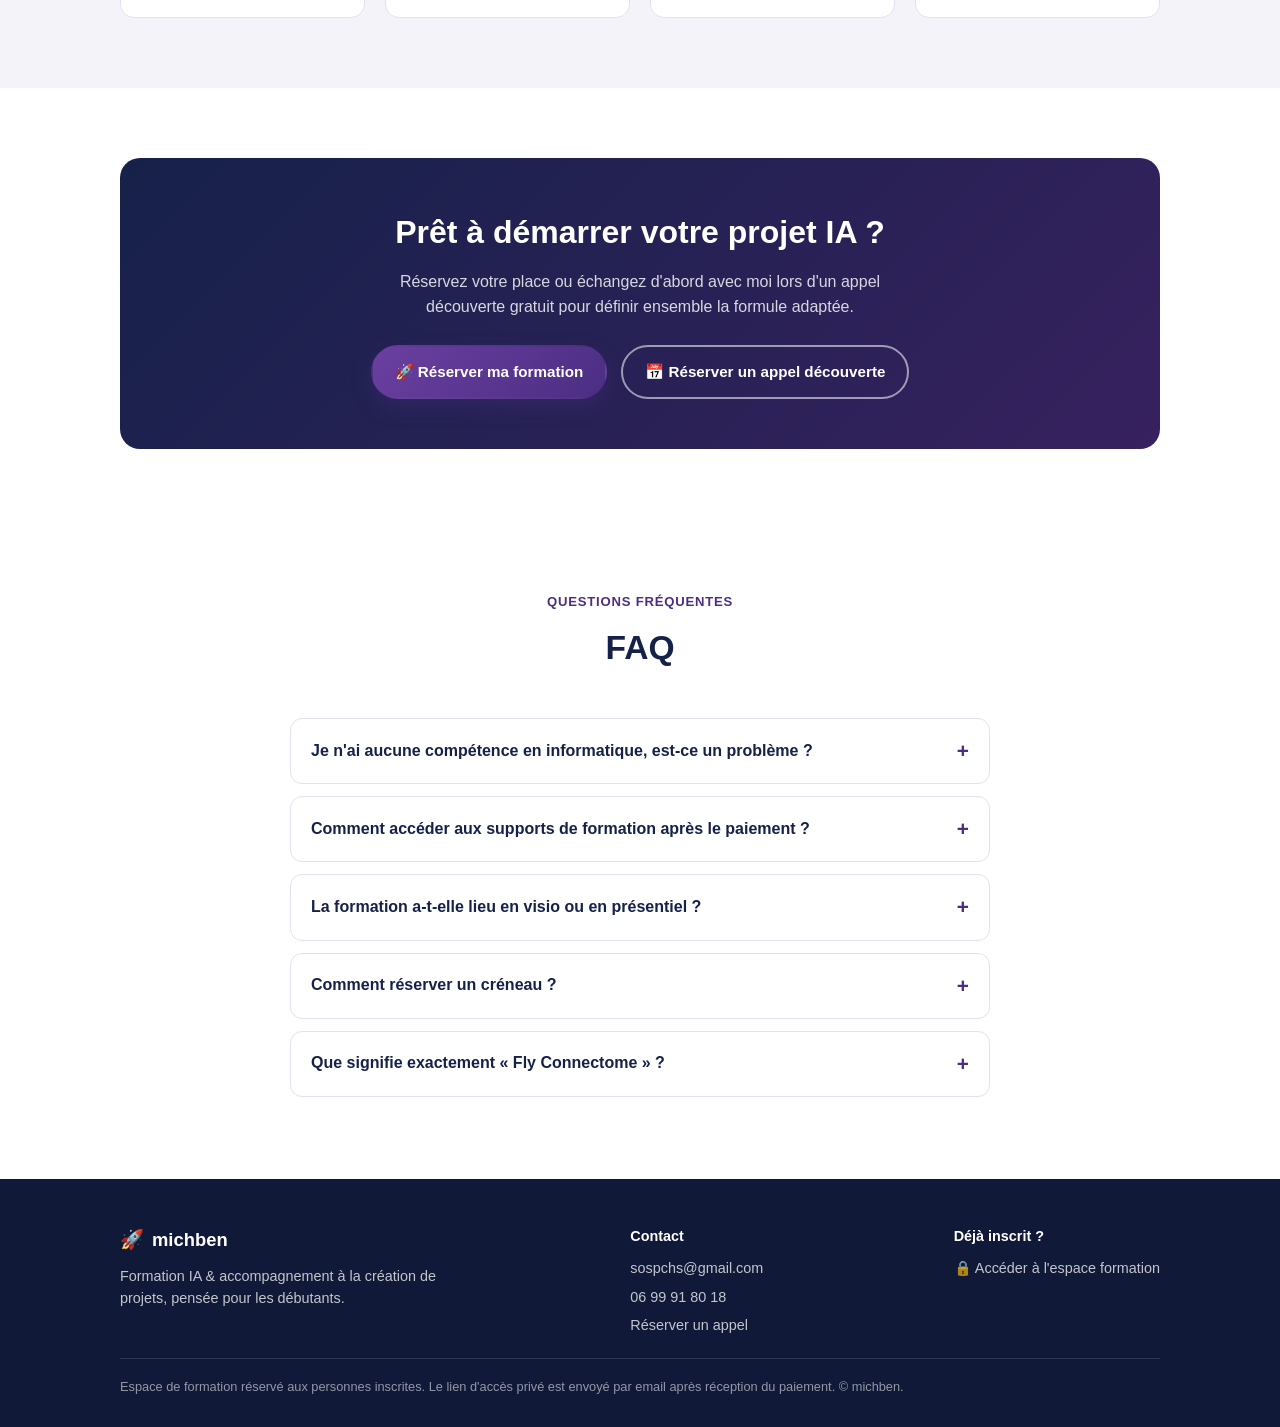
==== commit 0d0ed5e2: "Ajout d'un lien visible vers l'espace formation pour les personnes deja inscrites" ====
--- a/index.html
+++ b/index.html
@@ -251,6 +251,10 @@
         <p style="margin:0 0 6px;"><a href="tel:+33699918018">06 99 91 80 18</a></p>
         <p style="margin:0;"><a href="https://calendly.com/michben" target="_blank" rel="noopener">Réserver un appel</a></p>
       </div>
+      <div>
+        <div style="color:#fff; font-weight:700; margin-bottom:10px;">Déjà inscrit ?</div>
+        <p style="margin:0;"><a href="espace-prive/index.html">🔒 Accéder à l'espace formation</a></p>
+      </div>
     </div>
     <div class="footer-note">
       Espace de formation réservé aux personnes inscrites. Le lien d'accès privé est envoyé par email après réception du paiement. © michben.
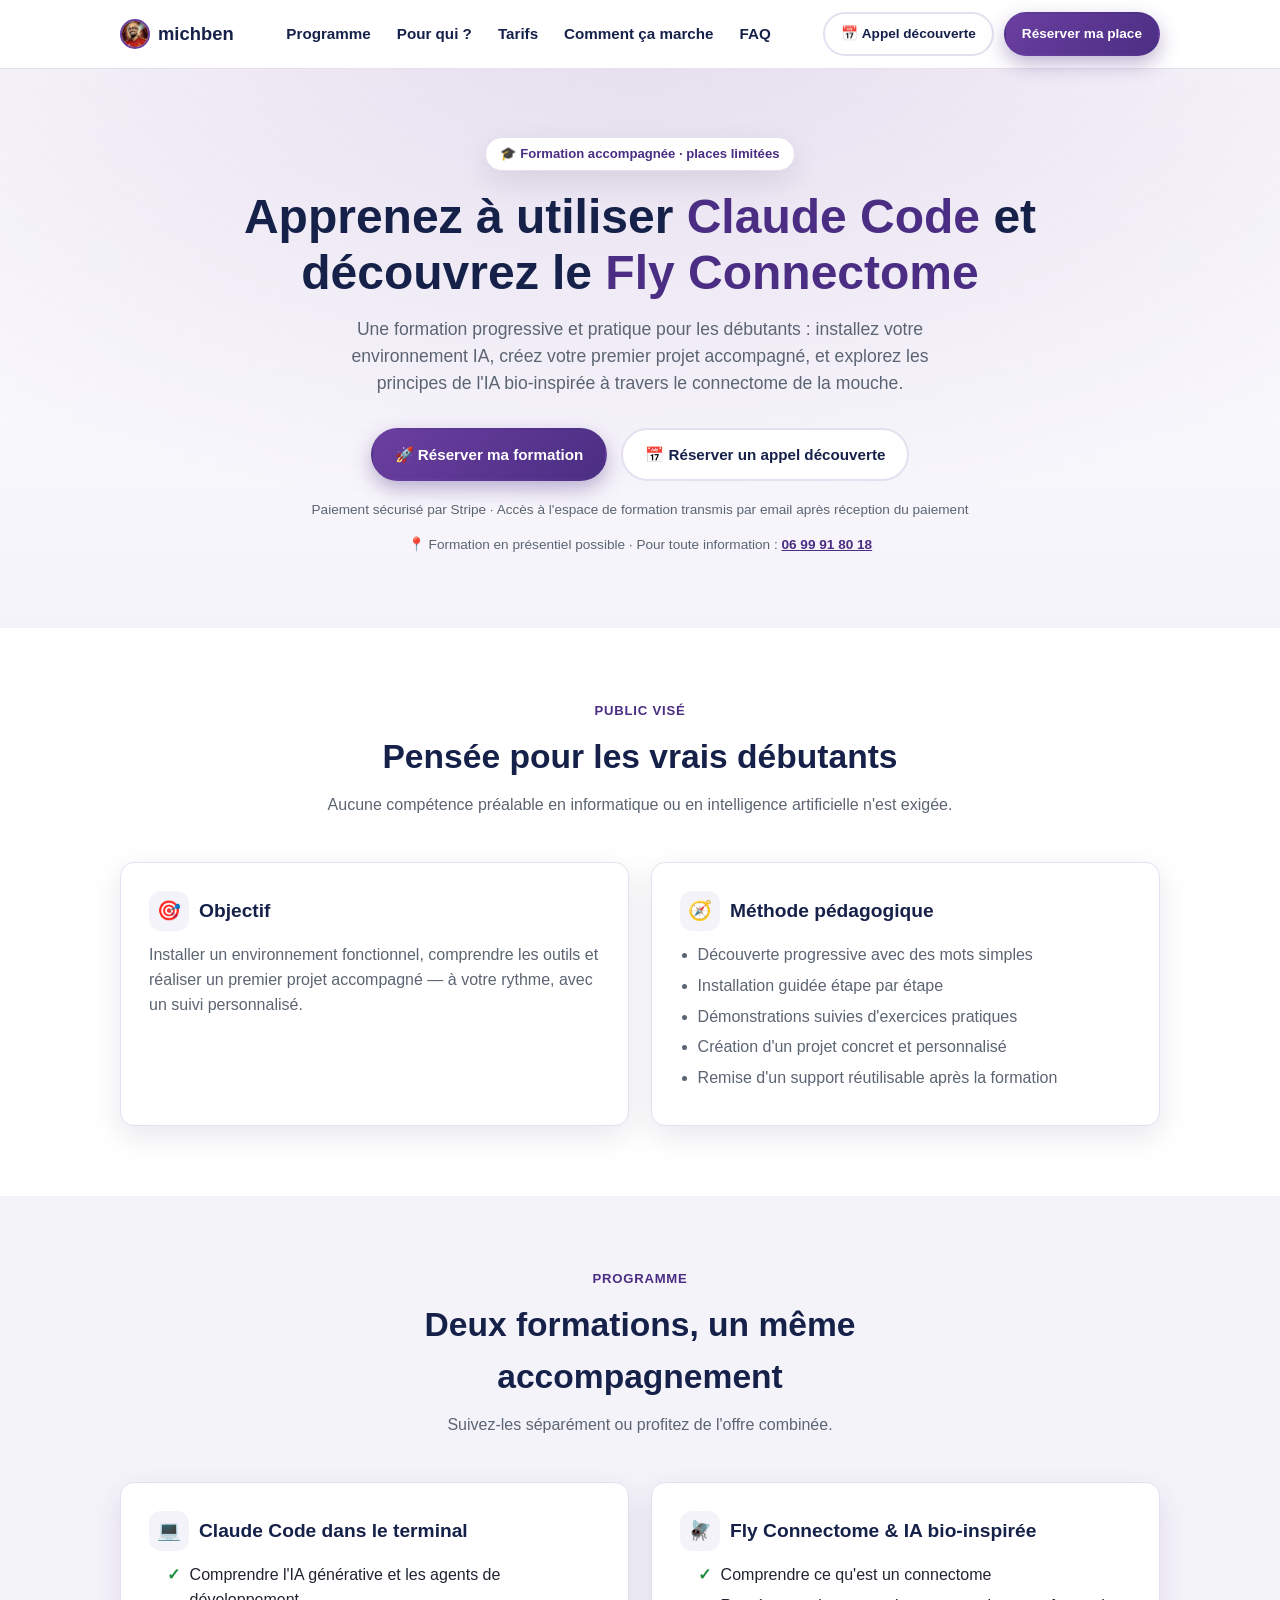
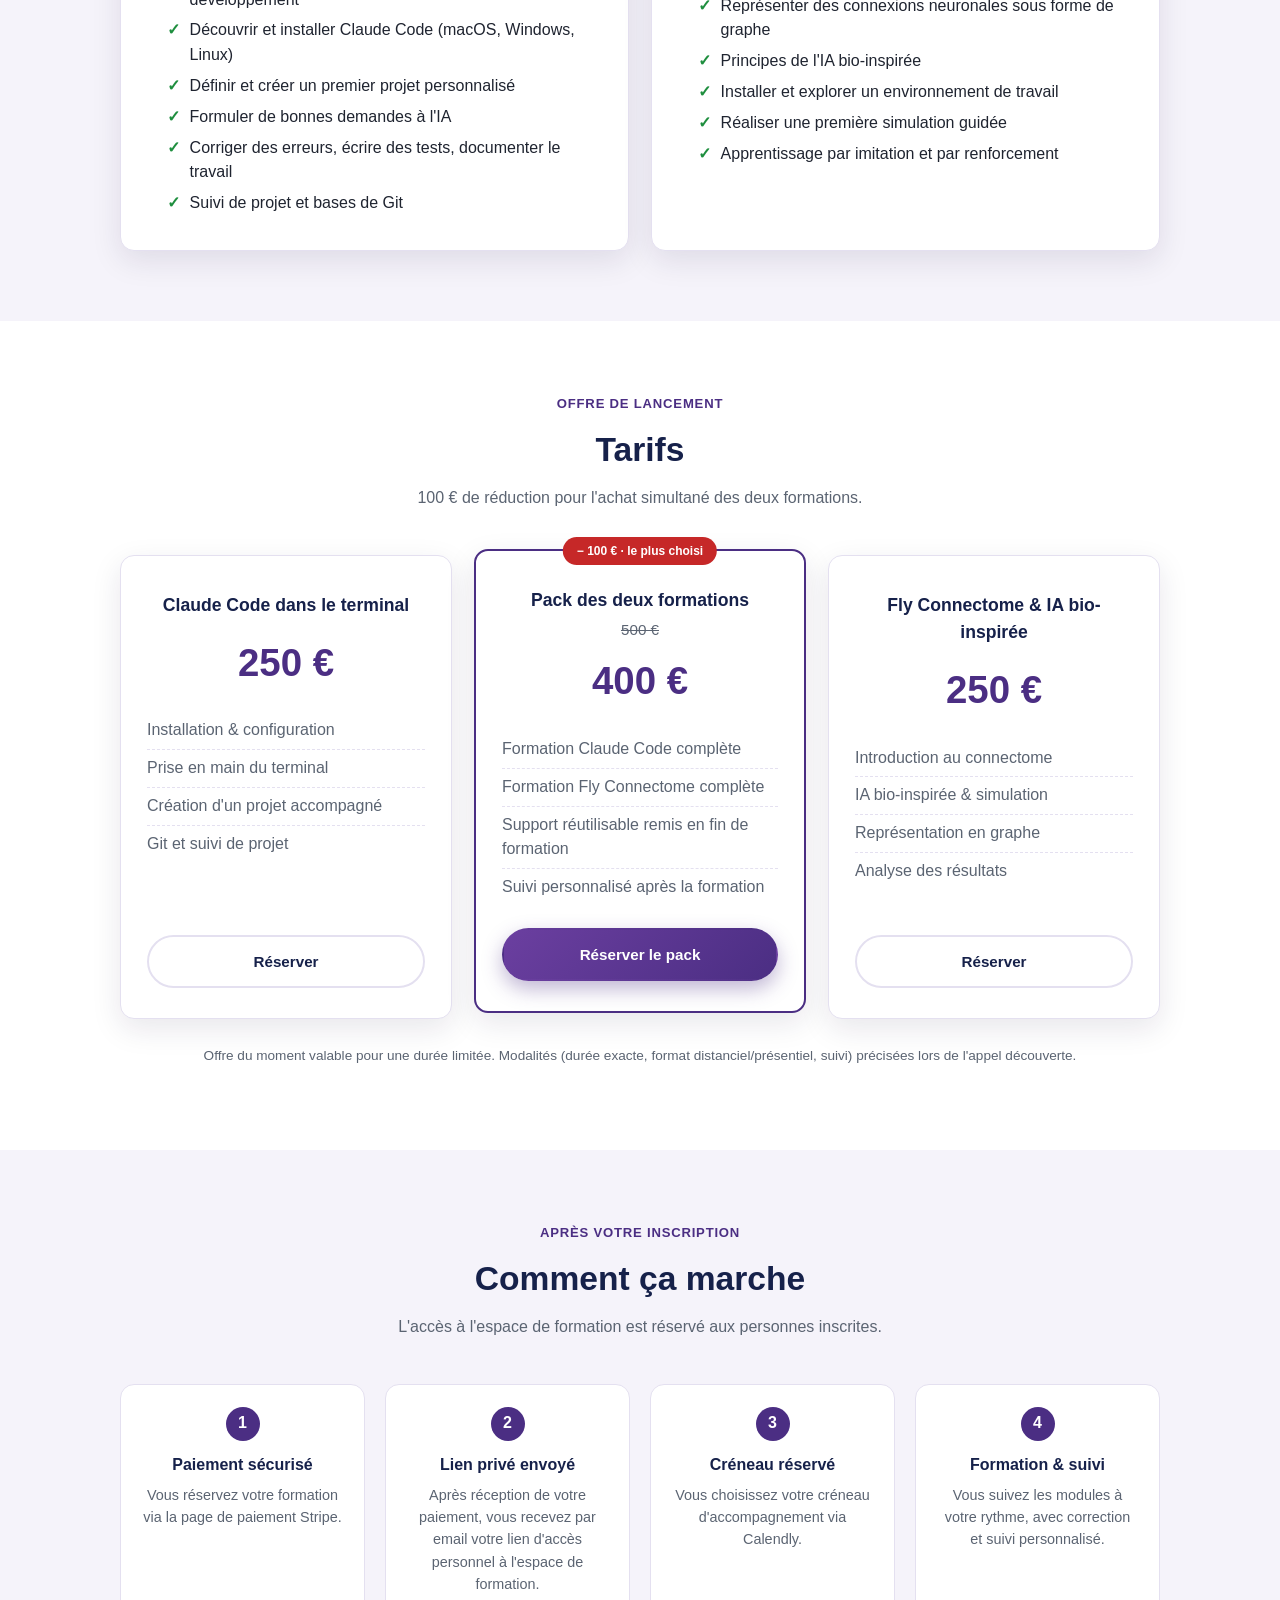
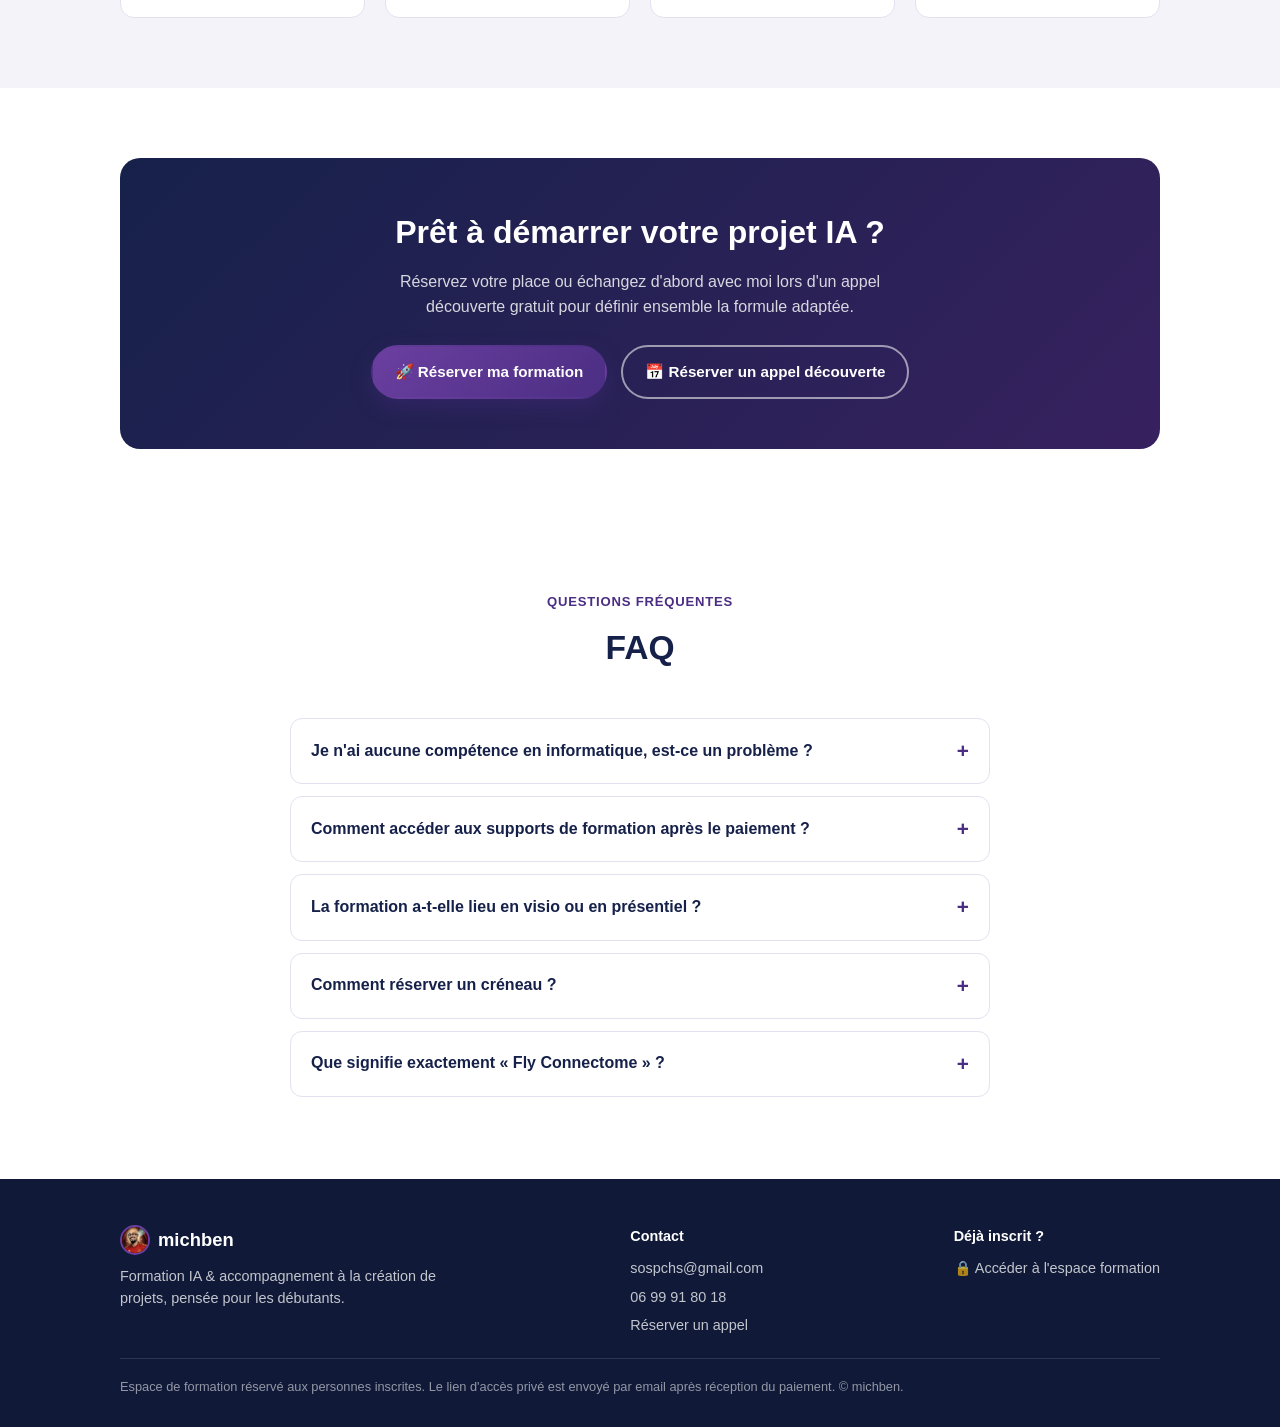
==== commit 5822abe1: "Ajout du logo, quiz final de validation des acquis, et lien vers l'espace formation" ====
--- a/index.html
+++ b/index.html
@@ -6,13 +6,13 @@
 <title>Formation Claude Code &amp; Fly Connectome — michben</title>
 <meta name="description" content="Formation accompagnée pour apprendre à utiliser Claude Code dans le terminal et découvrir le Fly Connectome et l'IA bio-inspirée, sans compétence technique préalable.">
 <link rel="stylesheet" href="assets/style.css">
-<link rel="icon" href="data:,">
+<link rel="icon" type="image/png" href="assets/logo.png">
 </head>
 <body>
 
 <header class="site-header">
   <div class="container">
-    <a href="#top" class="brand"><span class="rocket">🚀</span> michben</a>
+    <a href="#top" class="brand"><img src="assets/logo.png" alt="michben" class="logo-img"> michben</a>
     <nav>
       <ul class="nav-links">
         <li><a href="#programme">Programme</a></li>
@@ -242,7 +242,7 @@
   <div class="container">
     <div class="footer-grid">
       <div>
-        <div class="brand" style="margin-bottom:10px;"><span class="rocket">🚀</span> michben</div>
+        <div class="brand" style="margin-bottom:10px;"><img src="assets/logo.png" alt="michben" class="logo-img"> michben</div>
         <p style="max-width:320px; margin:0;">Formation IA &amp; accompagnement à la création de projets, pensée pour les débutants.</p>
       </div>
       <div>
--- a/assets/style.css
+++ b/assets/style.css
@@ -62,6 +62,14 @@
   text-decoration: none;
 }
 .brand .rocket { font-size: 1.2rem; }
+.brand .logo-img {
+  width: 30px;
+  height: 30px;
+  border-radius: 50%;
+  object-fit: cover;
+  flex-shrink: 0;
+  border: 2px solid var(--purple-light);
+}
 .nav-links {
   display: flex;
   gap: 26px;
@@ -572,3 +580,69 @@
 }
 .fiche-actions { display: flex; gap: 10px; flex-wrap: wrap; margin-top: 8px; }
 .save-hint { font-size: 0.8rem; color: var(--green); min-height: 16px; }
+
+/* ---- Quiz ---- */
+.quiz-question {
+  background: #fff;
+  border: 1px solid var(--border);
+  border-radius: var(--radius);
+  padding: 22px 24px;
+  margin-bottom: 16px;
+  box-shadow: var(--shadow);
+}
+.quiz-question.correct { border-color: var(--green); background: #F2FBF4; }
+.quiz-question.incorrect { border-color: var(--red); background: #FDF2F2; }
+.quiz-question .q-title {
+  font-weight: 700;
+  color: var(--navy);
+  margin-bottom: 14px;
+  display: flex;
+  gap: 8px;
+}
+.quiz-question .q-num {
+  background: var(--bg-soft);
+  color: var(--purple);
+  font-size: 0.8rem;
+  font-weight: 800;
+  padding: 2px 9px;
+  border-radius: 999px;
+  flex-shrink: 0;
+  height: fit-content;
+}
+.quiz-options { display: flex; flex-direction: column; gap: 8px; }
+.quiz-options label {
+  display: flex;
+  align-items: center;
+  gap: 10px;
+  padding: 10px 12px;
+  border: 1px solid var(--border);
+  border-radius: 8px;
+  cursor: pointer;
+  font-size: 0.92rem;
+  color: var(--text);
+}
+.quiz-options label:hover { border-color: var(--purple-light); }
+.quiz-options input { accent-color: var(--purple); }
+.quiz-question .q-feedback {
+  margin-top: 12px;
+  font-size: 0.85rem;
+  font-weight: 700;
+  display: none;
+}
+.quiz-question.correct .q-feedback { display: block; color: var(--green); }
+.quiz-question.incorrect .q-feedback { display: block; color: var(--red); }
+.quiz-result {
+  text-align: center;
+  padding: 34px 26px;
+  border-radius: var(--radius);
+  margin-bottom: 24px;
+  display: none;
+}
+.quiz-result.show { display: block; }
+.quiz-result .score { font-size: 2.6rem; font-weight: 800; margin: 6px 0; }
+.quiz-result.tier-good { background: #F2FBF4; border: 2px solid var(--green); }
+.quiz-result.tier-good .score { color: var(--green); }
+.quiz-result.tier-mid { background: #FFF8ED; border: 2px solid #C67C1E; }
+.quiz-result.tier-mid .score { color: #C67C1E; }
+.quiz-result.tier-low { background: #FDF2F2; border: 2px solid var(--red); }
+.quiz-result.tier-low .score { color: var(--red); }
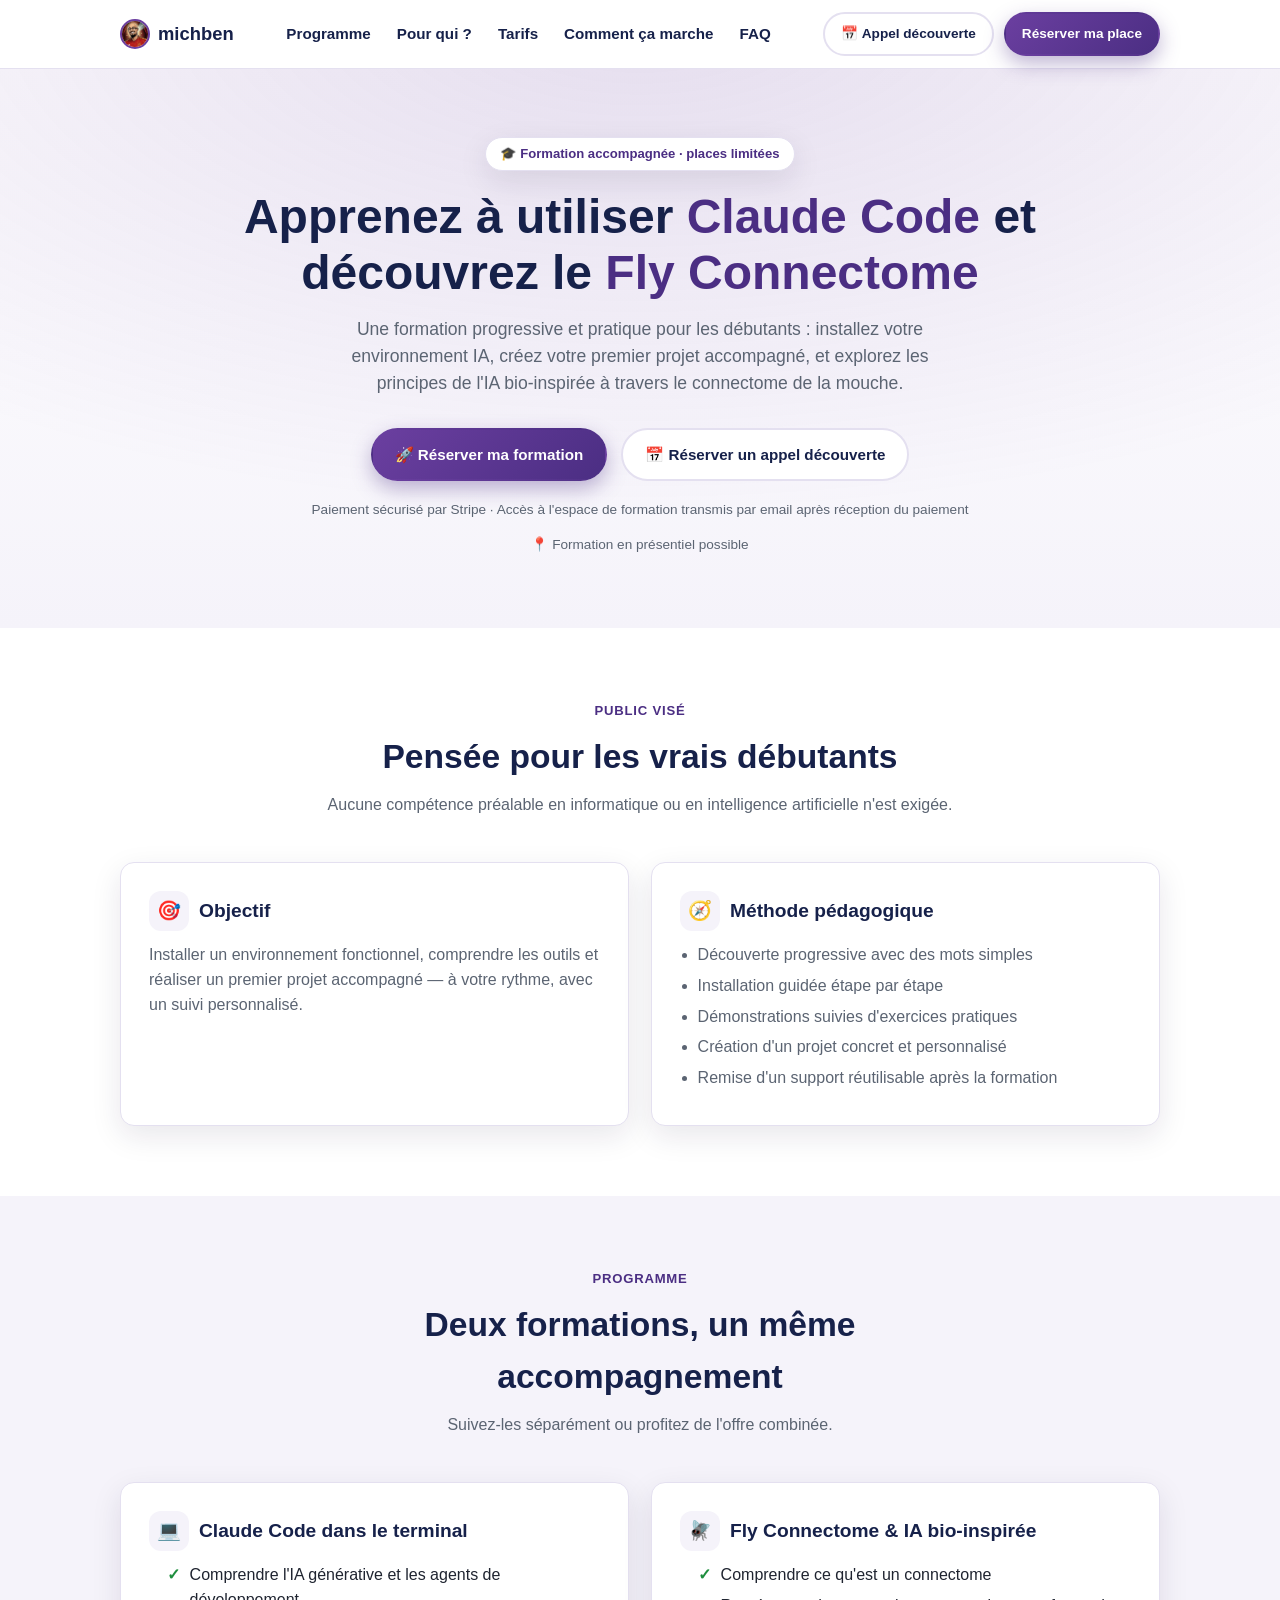
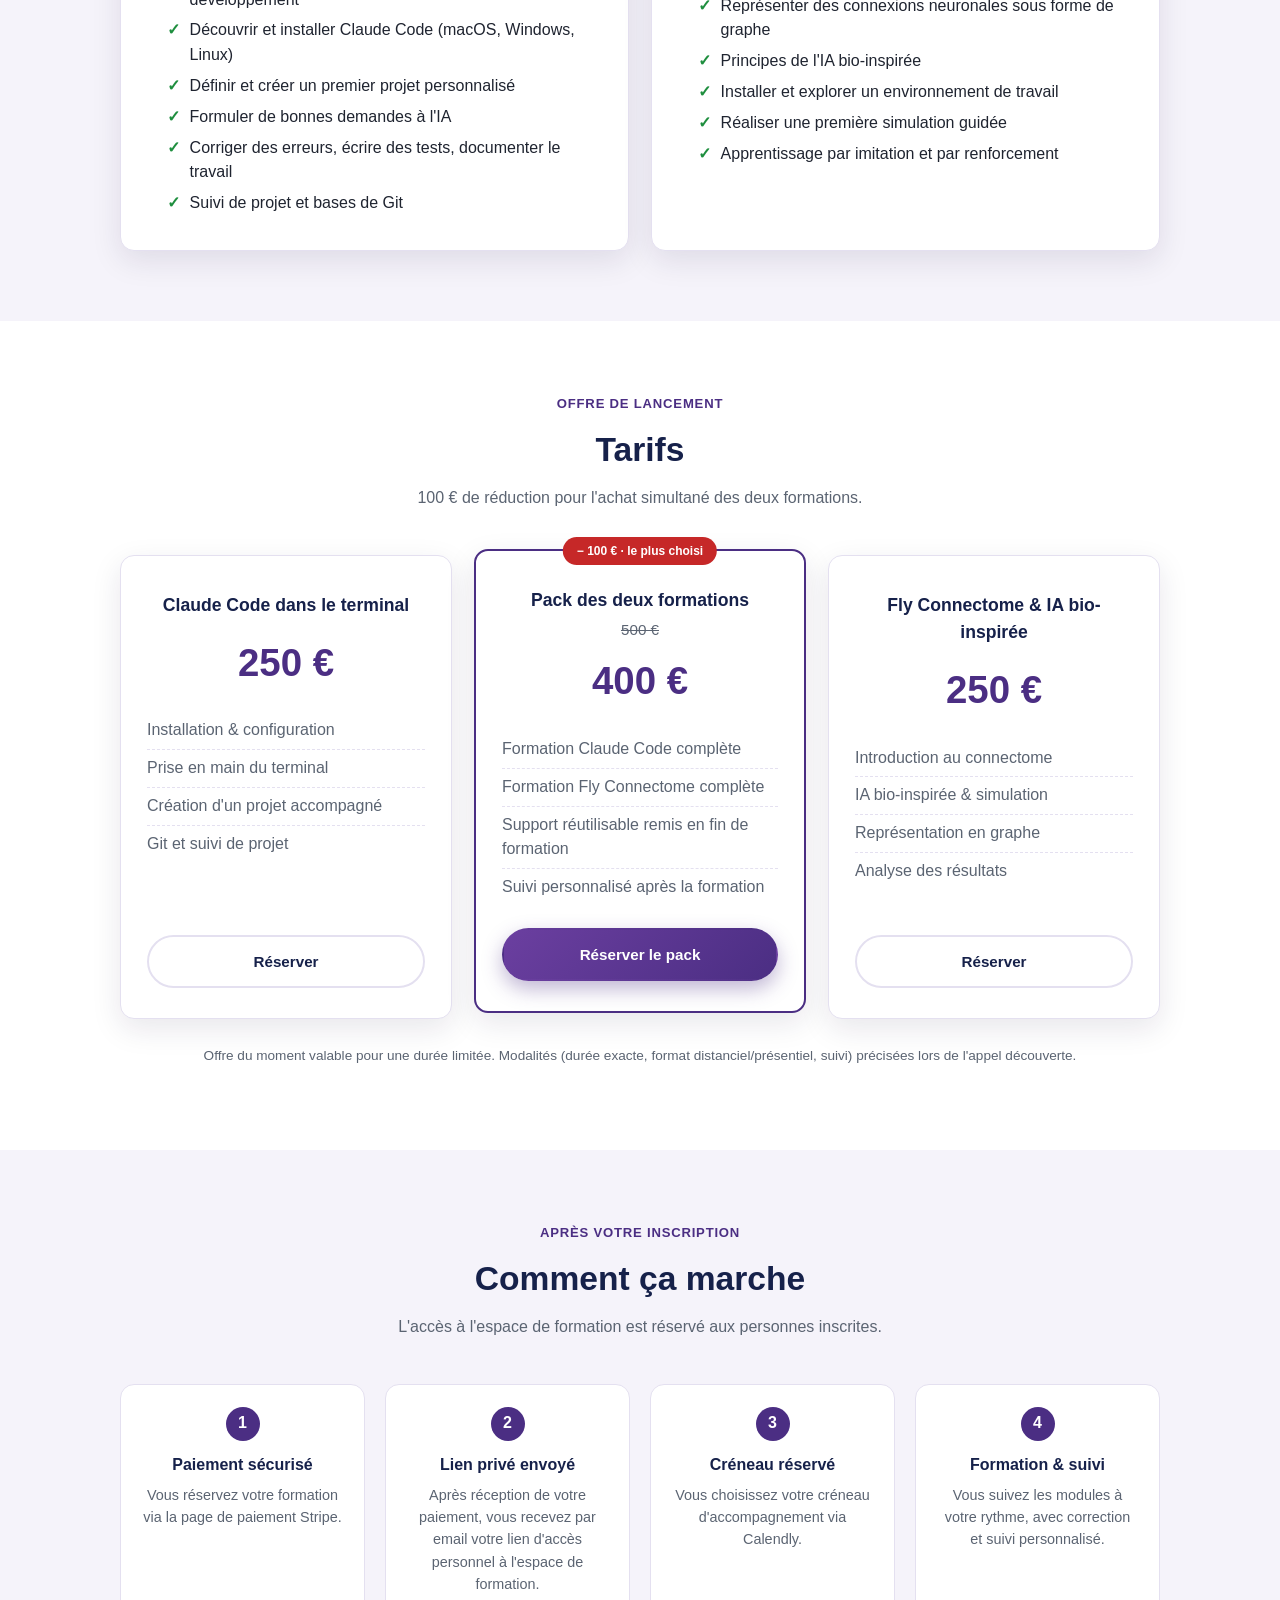
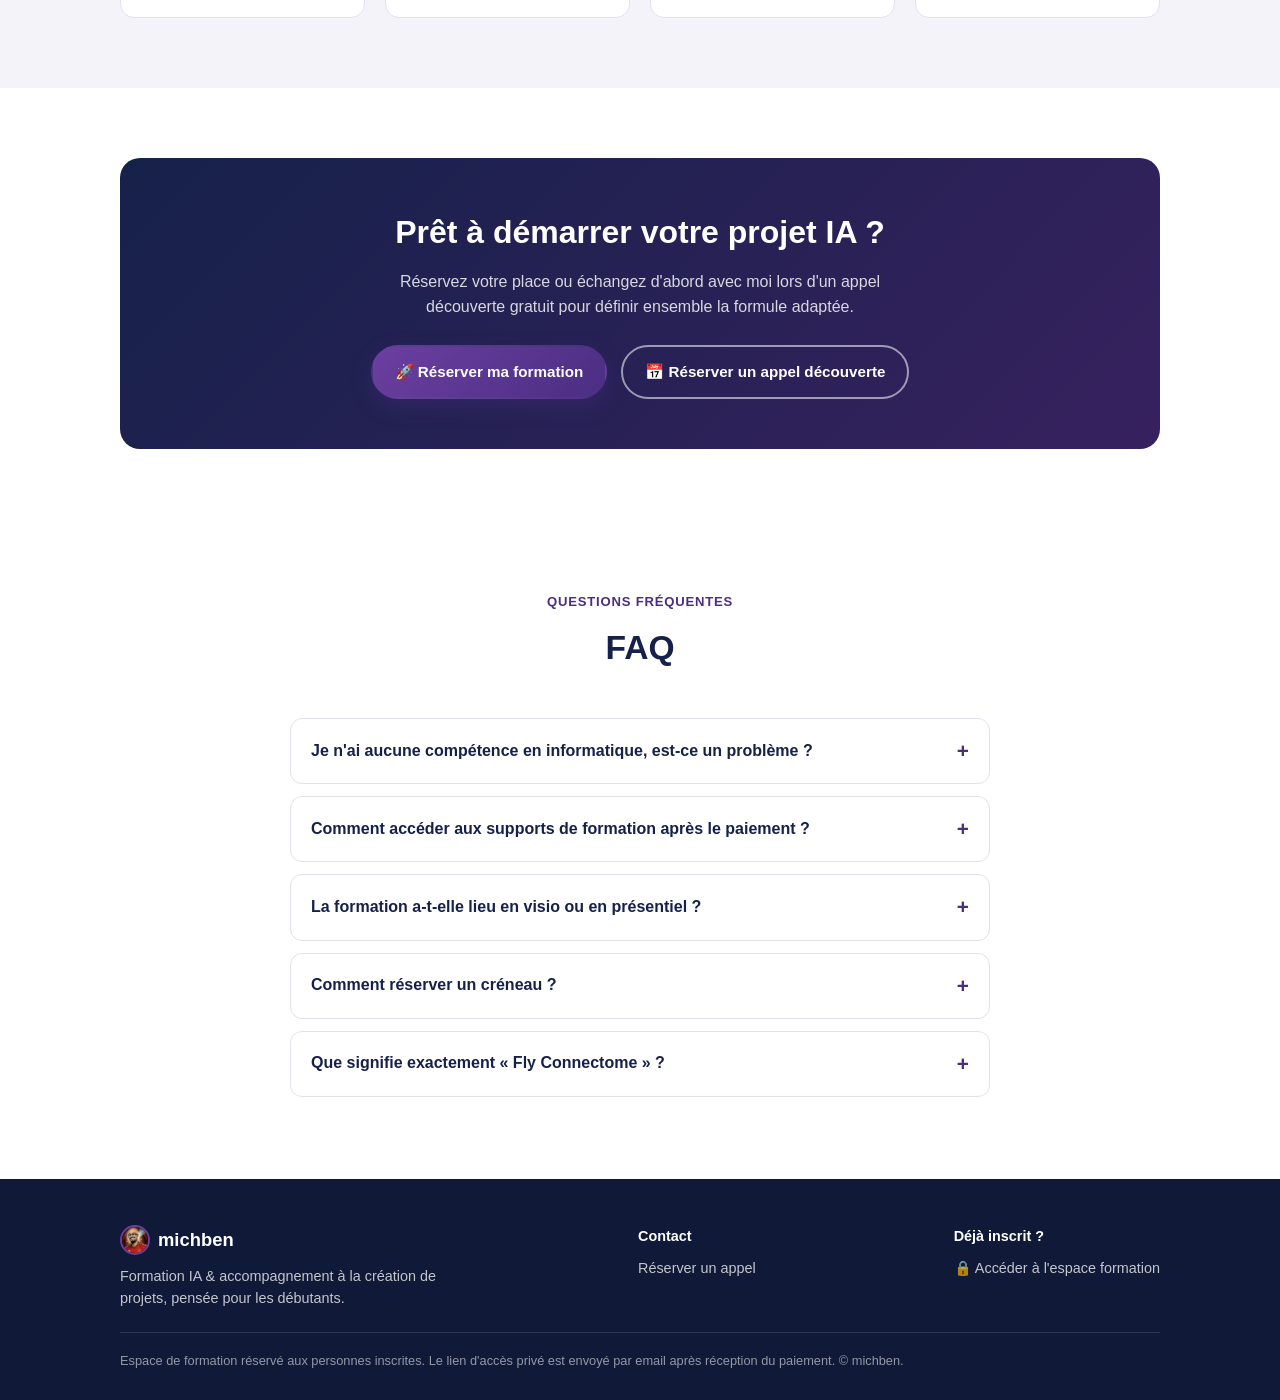
==== commit 620d6bf8: "Retrait de l'email et du telephone affiches publiquement (contact via Calendly uniquement)" ====
--- a/index.html
+++ b/index.html
@@ -42,7 +42,7 @@
         <a href="https://calendly.com/michben" target="_blank" rel="noopener" class="btn btn-secondary">📅 Réserver un appel découverte</a>
       </div>
       <p class="hero-note">Paiement sécurisé par Stripe · Accès à l'espace de formation transmis par email après réception du paiement</p>
-      <p class="hero-note">📍 Formation en présentiel possible · Pour toute information : <a href="tel:+33699918018" style="color:var(--purple); font-weight:700;">06 99 91 80 18</a></p>
+      <p class="hero-note">📍 Formation en présentiel possible</p>
     </div>
   </section>
 
@@ -247,8 +247,6 @@
       </div>
       <div>
         <div style="color:#fff; font-weight:700; margin-bottom:10px;">Contact</div>
-        <p style="margin:0 0 6px;"><a href="mailto:sospchs@gmail.com">sospchs@gmail.com</a></p>
-        <p style="margin:0 0 6px;"><a href="tel:+33699918018">06 99 91 80 18</a></p>
         <p style="margin:0;"><a href="https://calendly.com/michben" target="_blank" rel="noopener">Réserver un appel</a></p>
       </div>
       <div>
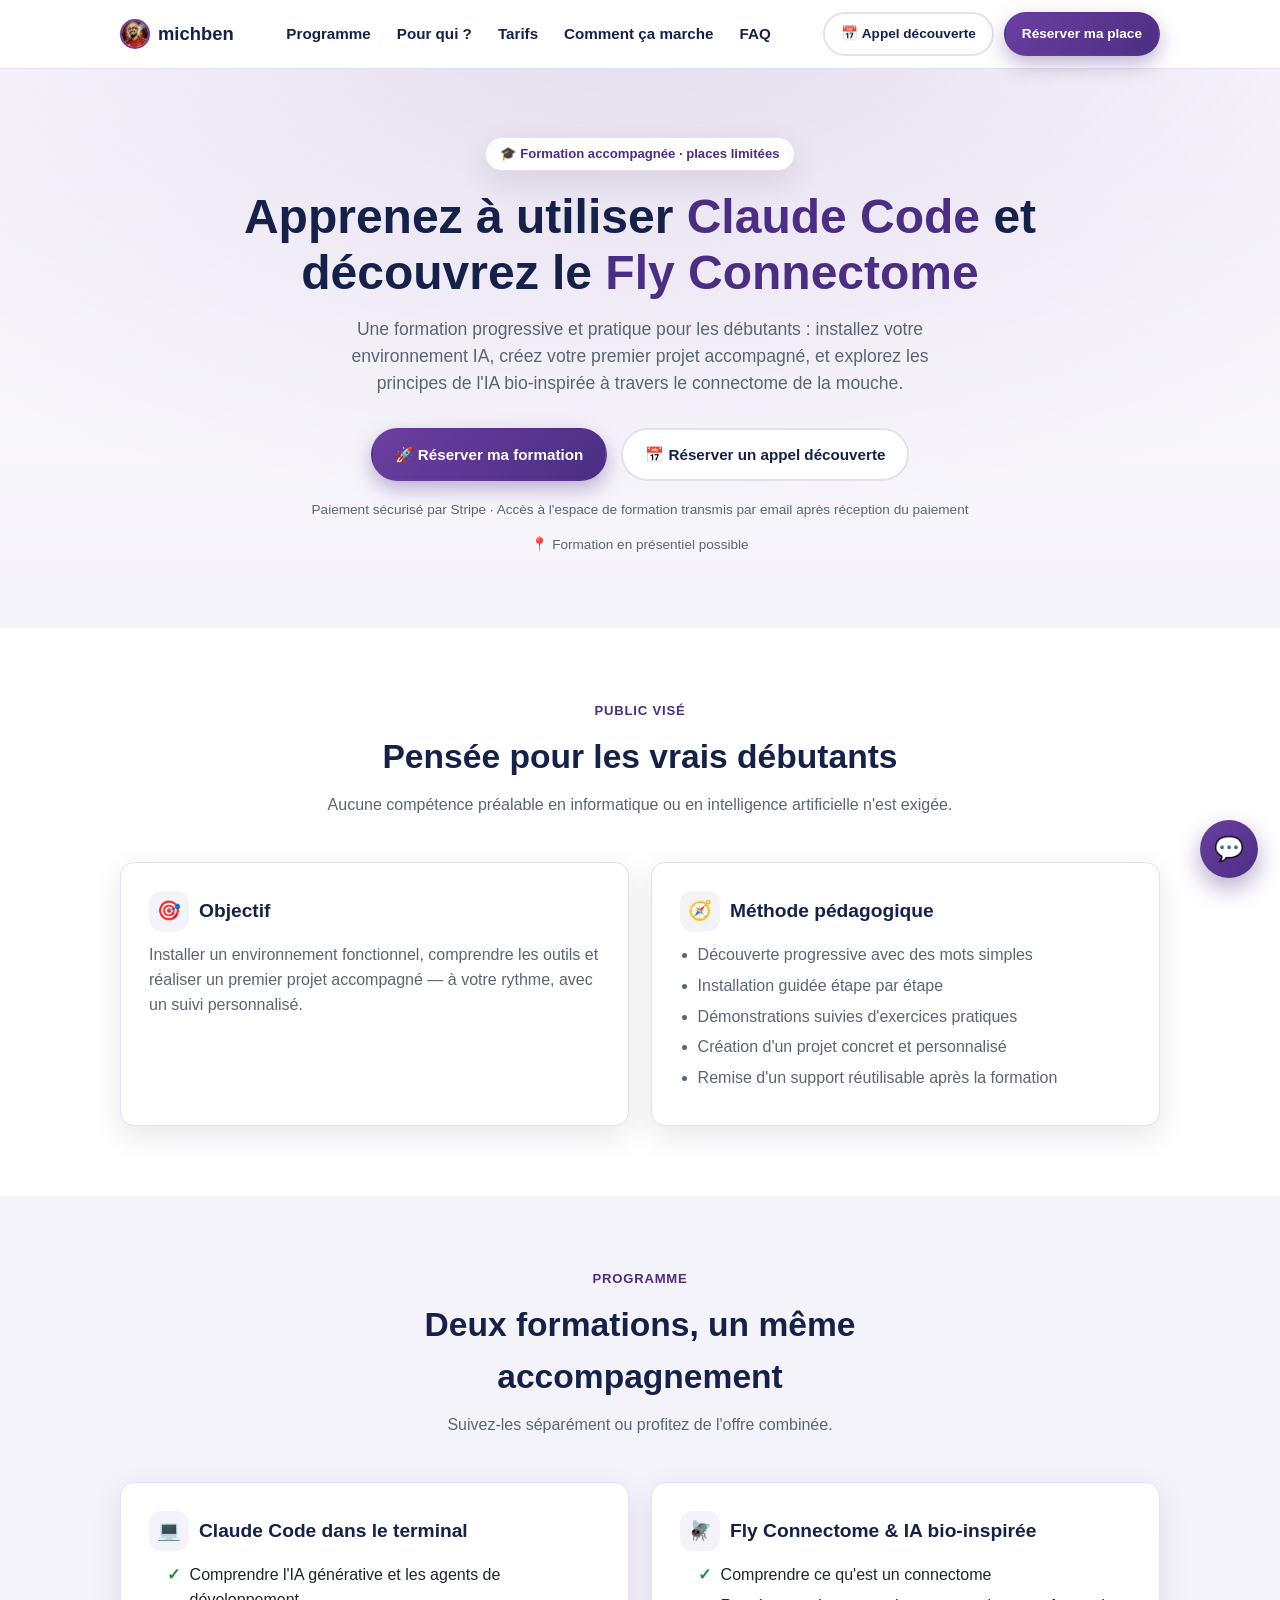
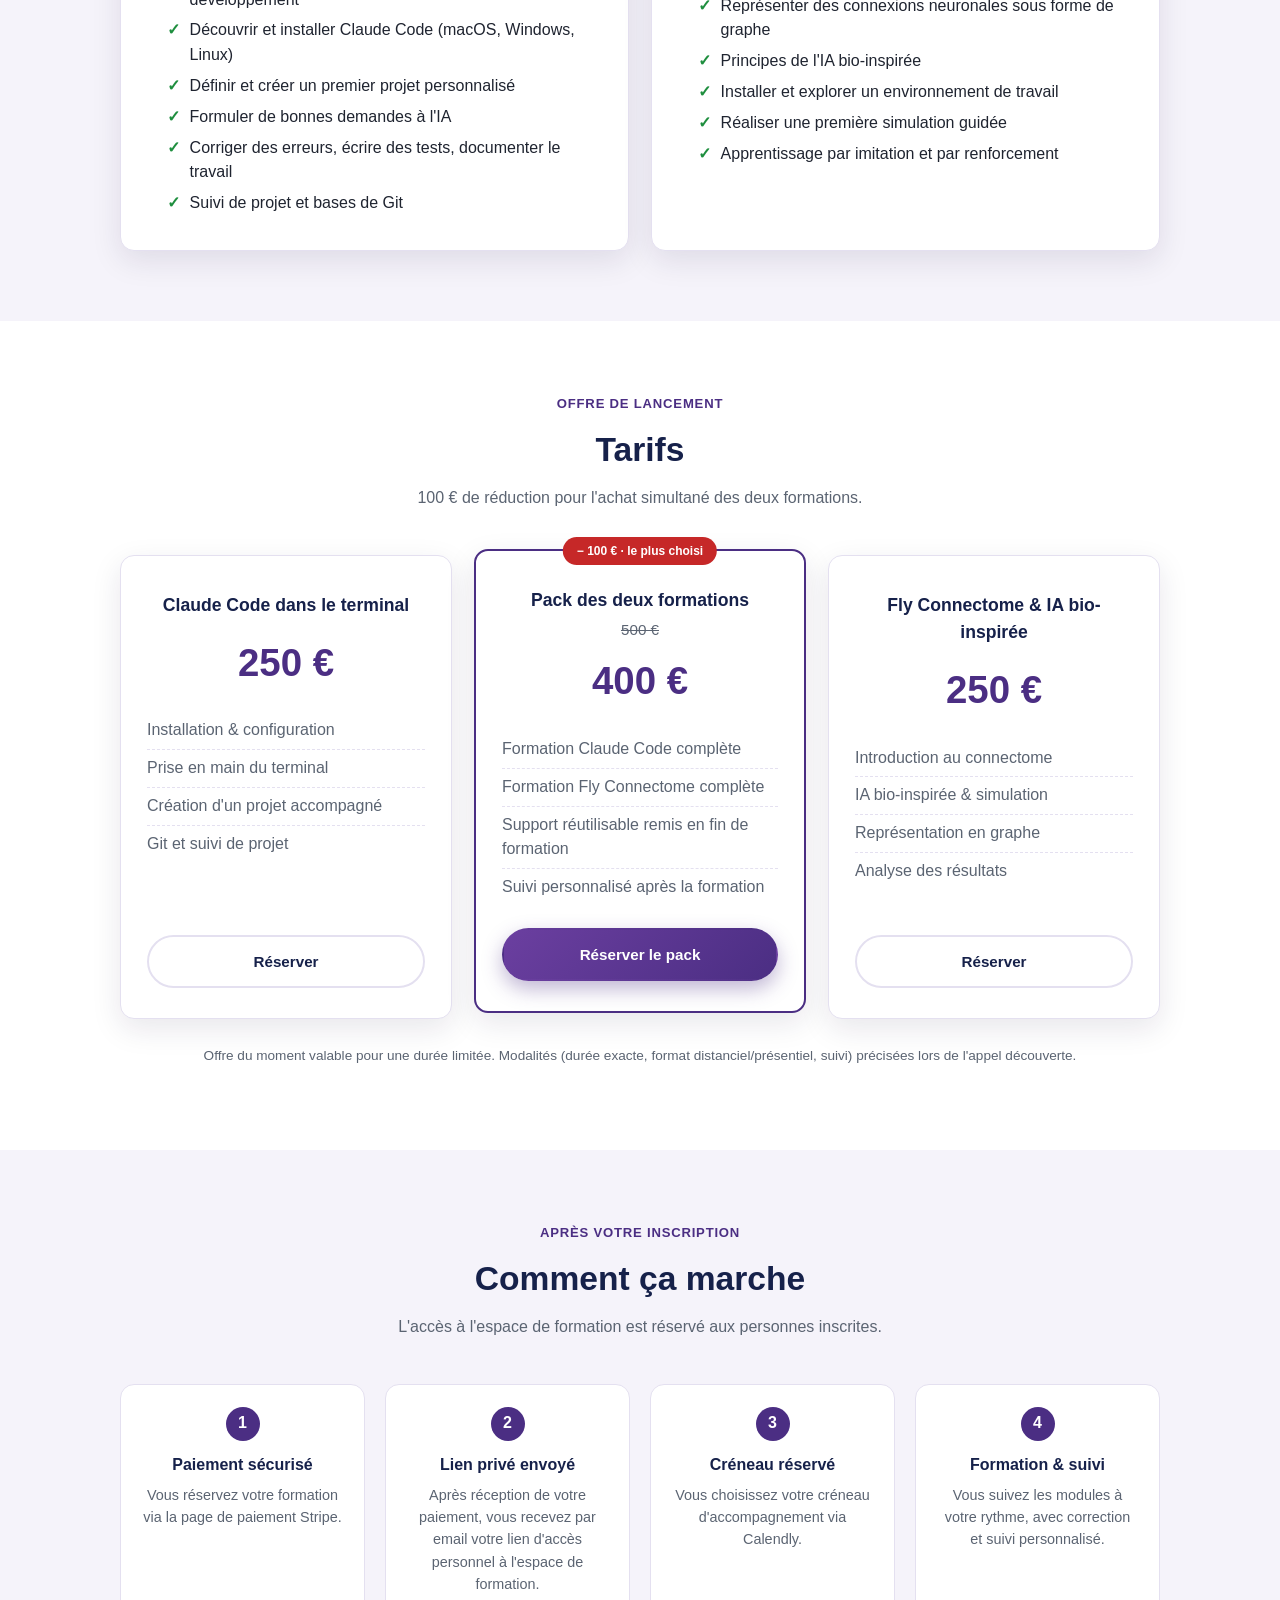
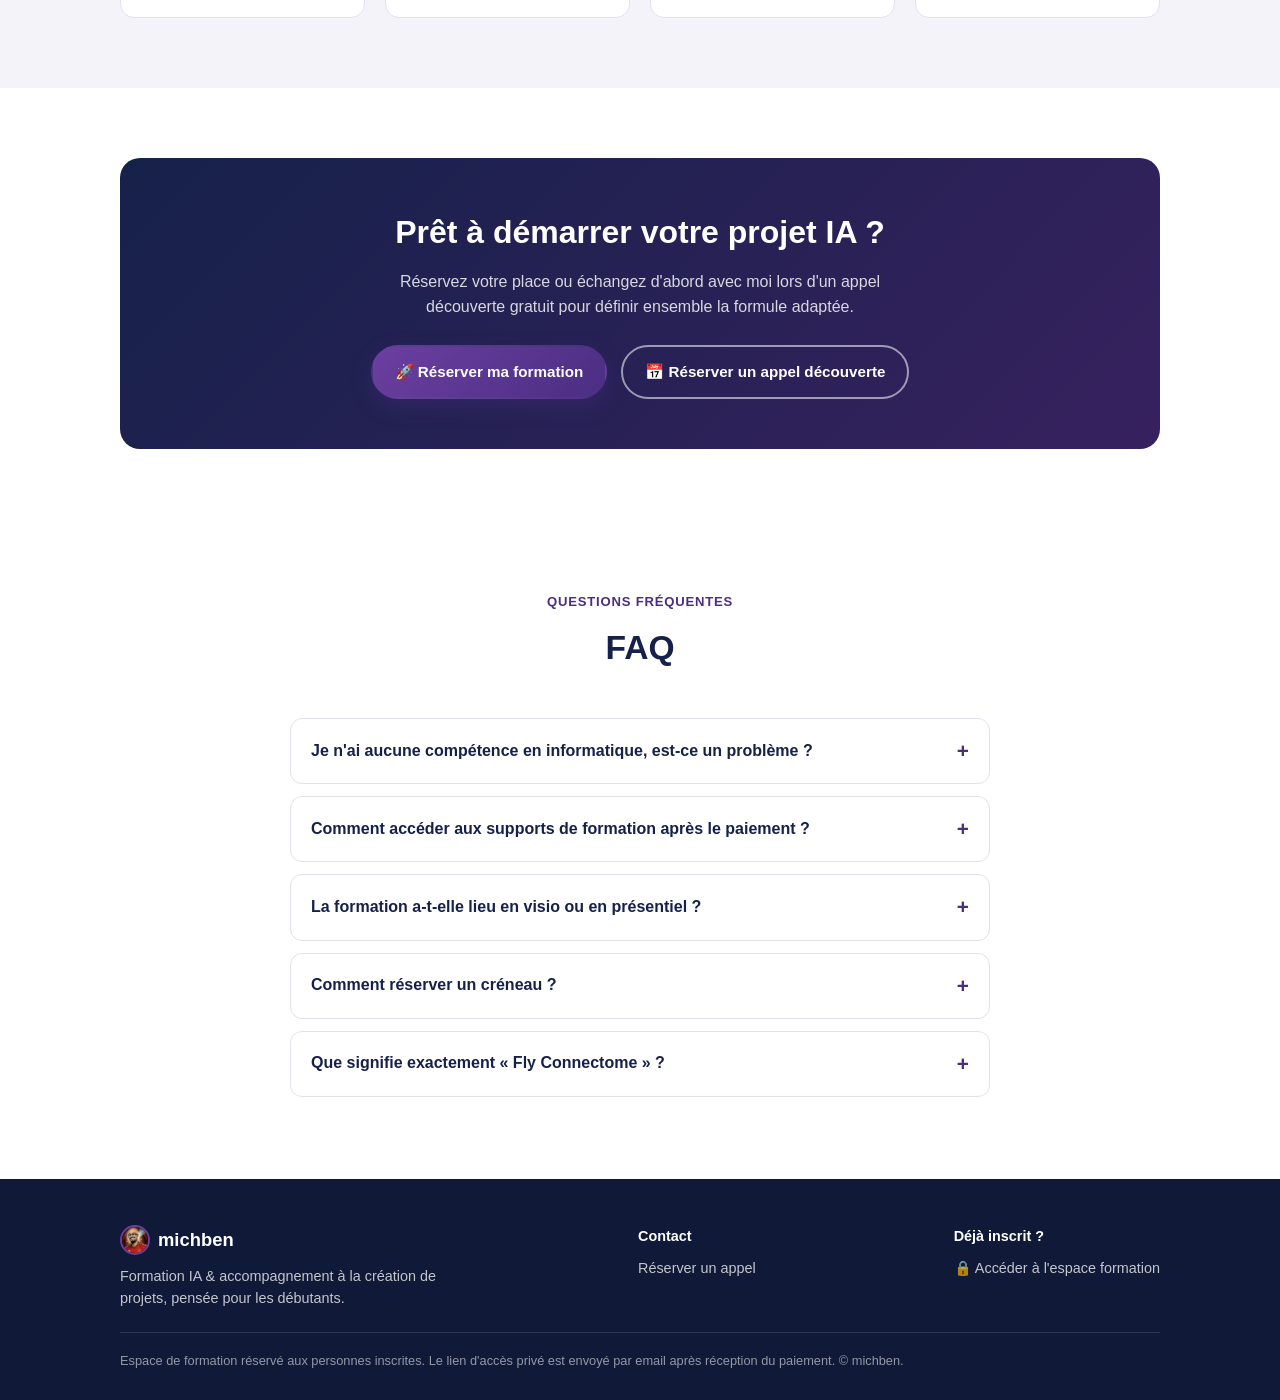
==== commit a1f646c7: "Ajout de la bulle de chat avec agent automatique (FAQ) et escalade vers l'admin" ====
--- a/index.html
+++ b/index.html
@@ -24,7 +24,7 @@
     </nav>
     <div class="nav-cta">
       <a href="https://calendly.com/michben" target="_blank" rel="noopener" class="btn btn-secondary btn-sm">📅 Appel découverte</a>
-      <a href="https://buy.stripe.com/14A28s0dWcVsbUJ6bA3Ru00" target="_blank" rel="noopener" class="btn btn-primary btn-sm">Réserver ma place</a>
+      <a href="#tarifs" class="btn btn-primary btn-sm">Réserver ma place</a>
     </div>
   </div>
 </header>
@@ -38,7 +38,7 @@
       <h1>Apprenez à utiliser <span class="accent">Claude Code</span> et découvrez le <span class="accent">Fly Connectome</span></h1>
       <p class="lead">Une formation progressive et pratique pour les débutants : installez votre environnement IA, créez votre premier projet accompagné, et explorez les principes de l'IA bio-inspirée à travers le connectome de la mouche.</p>
       <div class="hero-ctas">
-        <a href="https://buy.stripe.com/14A28s0dWcVsbUJ6bA3Ru00" target="_blank" rel="noopener" class="btn btn-primary">🚀 Réserver ma formation</a>
+        <a href="#tarifs" class="btn btn-primary">🚀 Réserver ma formation</a>
         <a href="https://calendly.com/michben" target="_blank" rel="noopener" class="btn btn-secondary">📅 Réserver un appel découverte</a>
       </div>
       <p class="hero-note">Paiement sécurisé par Stripe · Accès à l'espace de formation transmis par email après réception du paiement</p>
@@ -126,7 +126,7 @@
             <li>Création d'un projet accompagné</li>
             <li>Git et suivi de projet</li>
           </ul>
-          <a href="https://buy.stripe.com/14A28s0dWcVsbUJ6bA3Ru00" target="_blank" rel="noopener" class="btn btn-secondary btn-block">Réserver</a>
+          <a href="https://buy.stripe.com/test_7sYcN51a23fn3Hab2f7kc00" target="_blank" rel="noopener" class="btn btn-secondary btn-block">Réserver</a>
         </div>
         <div class="price-card featured">
           <span class="price-badge">− 100 € · le plus choisi</span>
@@ -139,7 +139,7 @@
             <li>Support réutilisable remis en fin de formation</li>
             <li>Suivi personnalisé après la formation</li>
           </ul>
-          <a href="https://buy.stripe.com/14A28s0dWcVsbUJ6bA3Ru00" target="_blank" rel="noopener" class="btn btn-primary btn-block">Réserver le pack</a>
+          <a href="https://buy.stripe.com/test_8x24gzcSKbLT6Tm5HV7kc02" target="_blank" rel="noopener" class="btn btn-primary btn-block">Réserver le pack</a>
         </div>
         <div class="price-card">
           <h3>Fly Connectome &amp; IA bio-inspirée</h3>
@@ -150,7 +150,7 @@
             <li>Représentation en graphe</li>
             <li>Analyse des résultats</li>
           </ul>
-          <a href="https://buy.stripe.com/14A28s0dWcVsbUJ6bA3Ru00" target="_blank" rel="noopener" class="btn btn-secondary btn-block">Réserver</a>
+          <a href="https://buy.stripe.com/test_eVqcN53iag29gtWfiv7kc01" target="_blank" rel="noopener" class="btn btn-secondary btn-block">Réserver</a>
         </div>
       </div>
       <p style="text-align:center; color:var(--muted); font-size:0.85rem; margin-top:26px;">Offre du moment valable pour une durée limitée. Modalités (durée exacte, format distanciel/présentiel, suivi) précisées lors de l'appel découverte.</p>
@@ -197,7 +197,7 @@
         <h2>Prêt à démarrer votre projet IA ?</h2>
         <p>Réservez votre place ou échangez d'abord avec moi lors d'un appel découverte gratuit pour définir ensemble la formule adaptée.</p>
         <div class="hero-ctas" style="margin-bottom:0;">
-          <a href="https://buy.stripe.com/14A28s0dWcVsbUJ6bA3Ru00" target="_blank" rel="noopener" class="btn btn-primary">🚀 Réserver ma formation</a>
+          <a href="#tarifs" class="btn btn-primary">🚀 Réserver ma formation</a>
           <a href="https://calendly.com/michben" target="_blank" rel="noopener" class="btn btn-outline-light">📅 Réserver un appel découverte</a>
         </div>
       </div>
@@ -260,5 +260,6 @@
   </div>
 </footer>
 
+<script src="assets/chat-widget.js" defer></script>
 </body>
 </html>
--- a/assets/style.css
+++ b/assets/style.css
@@ -491,6 +491,8 @@
 }
 .tab-panel { display: none; }
 .tab-panel.active { display: block; }
+.quiz-panel { display: none; }
+.quiz-panel.active { display: block; }
 
 .module {
   background: #fff;
@@ -646,3 +648,243 @@
 .quiz-result.tier-mid .score { color: #C67C1E; }
 .quiz-result.tier-low { background: #FDF2F2; border: 2px solid var(--red); }
 .quiz-result.tier-low .score { color: var(--red); }
+
+/* ---- Scroll reveal ---- */
+.reveal {
+  opacity: 0;
+  transform: translateY(16px);
+  transition: opacity 0.5s ease, transform 0.5s ease;
+}
+.reveal.in-view { opacity: 1; transform: translateY(0); }
+
+/* ---- Confetti ---- */
+.confetti-piece {
+  position: absolute;
+  font-size: 1.4rem;
+  pointer-events: none;
+  animation: confetti-fall 1.1s ease-out forwards;
+  z-index: 5;
+}
+@keyframes confetti-fall {
+  0% { opacity: 0; transform: translateY(0) rotate(0deg); }
+  15% { opacity: 1; }
+  100% { opacity: 0; transform: translateY(90px) rotate(200deg); }
+}
+
+/* ---- Activite pedagogique callout ---- */
+.activity-box {
+  background: linear-gradient(135deg, #FBF6FF, var(--bg-soft));
+  border: 1px dashed var(--purple-light);
+  border-radius: 12px;
+  padding: 16px 18px;
+  margin: 14px 0;
+  font-size: 0.92rem;
+}
+.activity-box .activity-title {
+  font-weight: 800;
+  color: var(--purple);
+  margin-bottom: 6px;
+  display: flex;
+  align-items: center;
+  gap: 6px;
+}
+.activity-box p { margin: 0; color: var(--text); }
+
+/* ---- Animation : terminal progressif ---- */
+.anim-terminal {
+  background: #14172b;
+  border-radius: 12px;
+  overflow: hidden;
+  margin: 16px 0;
+  box-shadow: var(--shadow);
+}
+.anim-terminal-header {
+  background: #1f2340;
+  padding: 8px 14px;
+  display: flex;
+  align-items: center;
+  gap: 6px;
+  font-size: 0.78rem;
+  color: #9aa4c9;
+}
+.anim-terminal-header .dot { width: 10px; height: 10px; border-radius: 50%; display: inline-block; }
+.anim-terminal-header .dot:nth-child(1) { background: #ff5f57; }
+.anim-terminal-header .dot:nth-child(2) { background: #febc2e; }
+.anim-terminal-header .dot:nth-child(3) { background: #28c840; }
+.anim-terminal-header span.label { margin-left: 6px; }
+.anim-terminal-body {
+  padding: 16px 18px;
+  min-height: 120px;
+  font-family: Consolas, Menlo, monospace;
+  font-size: 0.88rem;
+  color: #d7e0ff;
+  line-height: 1.7;
+}
+.anim-terminal-body .line-out { color: #8fd7a4; }
+.anim-terminal-body .cursor {
+  display: inline-block;
+  width: 7px;
+  height: 1em;
+  background: #d7e0ff;
+  animation: blink-cursor 1s steps(1) infinite;
+  vertical-align: middle;
+}
+@keyframes blink-cursor { 50% { opacity: 0; } }
+.anim-terminal-controls { padding: 10px 14px 14px; text-align: right; }
+
+/* ---- Animation : flux neuronal (connectome) ---- */
+.anim-connectome { margin: 16px 0; }
+.anim-connectome svg { width: 100%; height: auto; background: #fff; border-radius: 12px; border: 1px solid var(--border); }
+.anim-connectome .node-label { font-size: 9px; fill: var(--muted); font-family: inherit; }
+.anim-connectome .edge { stroke: var(--border); stroke-width: 1.5; fill: none; }
+.anim-connectome .signal-dot { fill: var(--purple); filter: drop-shadow(0 0 4px var(--purple-light)); }
+.anim-connectome .node-circle { stroke-width: 2; fill: #fff; }
+.anim-connectome .node-sens { stroke: var(--green); }
+.anim-connectome .node-mid { stroke: var(--purple); }
+.anim-connectome .node-motor { stroke: var(--red); }
+.anim-legend { display: flex; gap: 16px; flex-wrap: wrap; font-size: 0.78rem; color: var(--muted); margin-top: 8px; }
+.anim-legend span { display: inline-flex; align-items: center; gap: 5px; }
+.anim-legend .dot-legend { width: 10px; height: 10px; border-radius: 50%; display: inline-block; border: 2px solid; background: #fff; }
+.anim-controls { display: flex; gap: 8px; margin-top: 10px; flex-wrap: wrap; }
+
+/* ---- Animation : jauge de recompense ---- */
+.anim-gauge-wrap { margin: 16px 0; text-align: center; }
+.anim-gauge-face { font-size: 2.4rem; transition: transform 0.25s ease; margin-bottom: 6px; }
+.anim-gauge-face.bump { transform: scale(1.25); }
+.anim-gauge-track {
+  height: 22px;
+  border-radius: 999px;
+  background: var(--bg-soft);
+  border: 1px solid var(--border);
+  overflow: hidden;
+  max-width: 320px;
+  margin: 0 auto 12px;
+}
+.anim-gauge-fill {
+  height: 100%;
+  width: 50%;
+  border-radius: 999px;
+  background: linear-gradient(90deg, var(--red), #E8A33D, var(--green));
+  transition: width 0.5s ease;
+}
+.anim-gauge-buttons { display: flex; gap: 10px; justify-content: center; flex-wrap: wrap; }
+
+/* ---- Fichiers qui se creent ---- */
+.anim-filetree { font-family: Consolas, Menlo, monospace; font-size: 0.88rem; background: var(--bg-soft); border-radius: 10px; padding: 14px 18px; margin: 16px 0; }
+.anim-filetree .file-line {
+  opacity: 0;
+  transform: translateX(-8px);
+  animation: file-appear 0.4s ease forwards;
+}
+@keyframes file-appear { to { opacity: 1; transform: translateX(0); } }
+
+/* ---- Prompt avant/apres ---- */
+.anim-prompt-grid { display: grid; grid-template-columns: 1fr auto 1fr; gap: 14px; align-items: center; margin: 16px 0; }
+@media (max-width: 700px) { .anim-prompt-grid { grid-template-columns: 1fr; } }
+.anim-prompt-card { padding: 14px 16px; border-radius: 10px; font-size: 0.88rem; }
+.anim-prompt-weak { background: #FDF2F2; border: 1px solid #f3c9c9; color: #7a2323; }
+.anim-prompt-good { background: #F2FBF4; border: 1px solid #bfe6c8; color: #1e5c30; transition: opacity 0.4s ease; }
+.anim-prompt-good.hidden-reveal { opacity: 0.15; filter: blur(3px); }
+.anim-prompt-arrow { font-size: 1.6rem; text-align: center; }
+
+/* ---- Kanban de suivi ---- */
+.kanban-board { display: grid; grid-template-columns: repeat(4, 1fr); gap: 12px; margin: 16px 0; }
+@media (max-width: 800px) { .kanban-board { grid-template-columns: 1fr 1fr; } }
+.kanban-col { background: var(--bg-soft); border-radius: 10px; padding: 10px; min-height: 120px; }
+.kanban-col h4 { font-size: 0.82rem; color: var(--navy); margin: 0 0 8px; text-transform: uppercase; letter-spacing: 0.03em; }
+.kanban-card {
+  background: #fff;
+  border: 1px solid var(--border);
+  border-radius: 8px;
+  padding: 8px 10px;
+  margin-bottom: 8px;
+  font-size: 0.82rem;
+  cursor: grab;
+  box-shadow: 0 2px 6px rgba(0,0,0,0.05);
+}
+.kanban-card.dragging { opacity: 0.4; }
+.kanban-col.drag-over { background: #ECE6F8; }
+
+/* ---- Bulle de chat ---- */
+.mb-chat-bubble {
+  position: fixed;
+  bottom: 22px;
+  right: 22px;
+  width: 58px;
+  height: 58px;
+  border-radius: 50%;
+  background: linear-gradient(135deg, var(--purple-light), var(--purple));
+  color: #fff;
+  border: none;
+  font-size: 1.5rem;
+  cursor: pointer;
+  box-shadow: 0 10px 24px rgba(75,46,131,0.4);
+  z-index: 300;
+  display: flex;
+  align-items: center;
+  justify-content: center;
+}
+.mb-chat-bubble .mb-chat-dot {
+  position: absolute;
+  top: 4px;
+  right: 4px;
+  width: 12px;
+  height: 12px;
+  border-radius: 50%;
+  background: var(--red);
+  border: 2px solid #fff;
+  display: none;
+}
+.mb-chat-bubble.has-unread .mb-chat-dot { display: block; }
+
+.mb-chat-panel {
+  position: fixed;
+  bottom: 90px;
+  right: 22px;
+  width: min(340px, calc(100vw - 32px));
+  height: min(460px, calc(100vh - 140px));
+  background: #fff;
+  border-radius: 16px;
+  box-shadow: 0 20px 50px rgba(16,26,56,0.28);
+  display: none;
+  flex-direction: column;
+  overflow: hidden;
+  z-index: 300;
+  border: 1px solid var(--border);
+}
+.mb-chat-panel.open { display: flex; }
+.mb-chat-header {
+  background: var(--navy);
+  color: #fff;
+  padding: 14px 16px;
+  display: flex;
+  align-items: center;
+  justify-content: space-between;
+  font-weight: 700;
+  font-size: 0.92rem;
+}
+.mb-chat-header button { background: none; border: none; color: #fff; font-size: 1.1rem; cursor: pointer; }
+.mb-chat-body {
+  flex: 1;
+  overflow-y: auto;
+  padding: 14px;
+  display: flex;
+  flex-direction: column;
+  gap: 8px;
+  background: var(--bg-soft);
+}
+.mb-chat-msg {
+  max-width: 82%;
+  padding: 9px 12px;
+  border-radius: 12px;
+  font-size: 0.86rem;
+  line-height: 1.4;
+  word-wrap: break-word;
+}
+.mb-chat-msg.visitor { align-self: flex-end; background: var(--purple); color: #fff; border-bottom-right-radius: 3px; }
+.mb-chat-msg.agent, .mb-chat-msg.admin { align-self: flex-start; background: #fff; border: 1px solid var(--border); color: var(--text); border-bottom-left-radius: 3px; }
+.mb-chat-msg.admin { border-color: var(--green); }
+.mb-chat-msg .mb-chat-sender { display: block; font-size: 0.7rem; opacity: 0.7; margin-bottom: 2px; }
+.mb-chat-form { display: flex; gap: 8px; padding: 12px; border-top: 1px solid var(--border); background: #fff; }
+.mb-chat-form input { flex: 1; padding: 9px 12px; border: 1px solid var(--border); border-radius: 999px; font-size: 0.86rem; }
+.mb-chat-form button { background: var(--purple); color: #fff; border: none; width: 38px; height: 38px; border-radius: 50%; cursor: pointer; font-size: 1rem; flex-shrink: 0; }
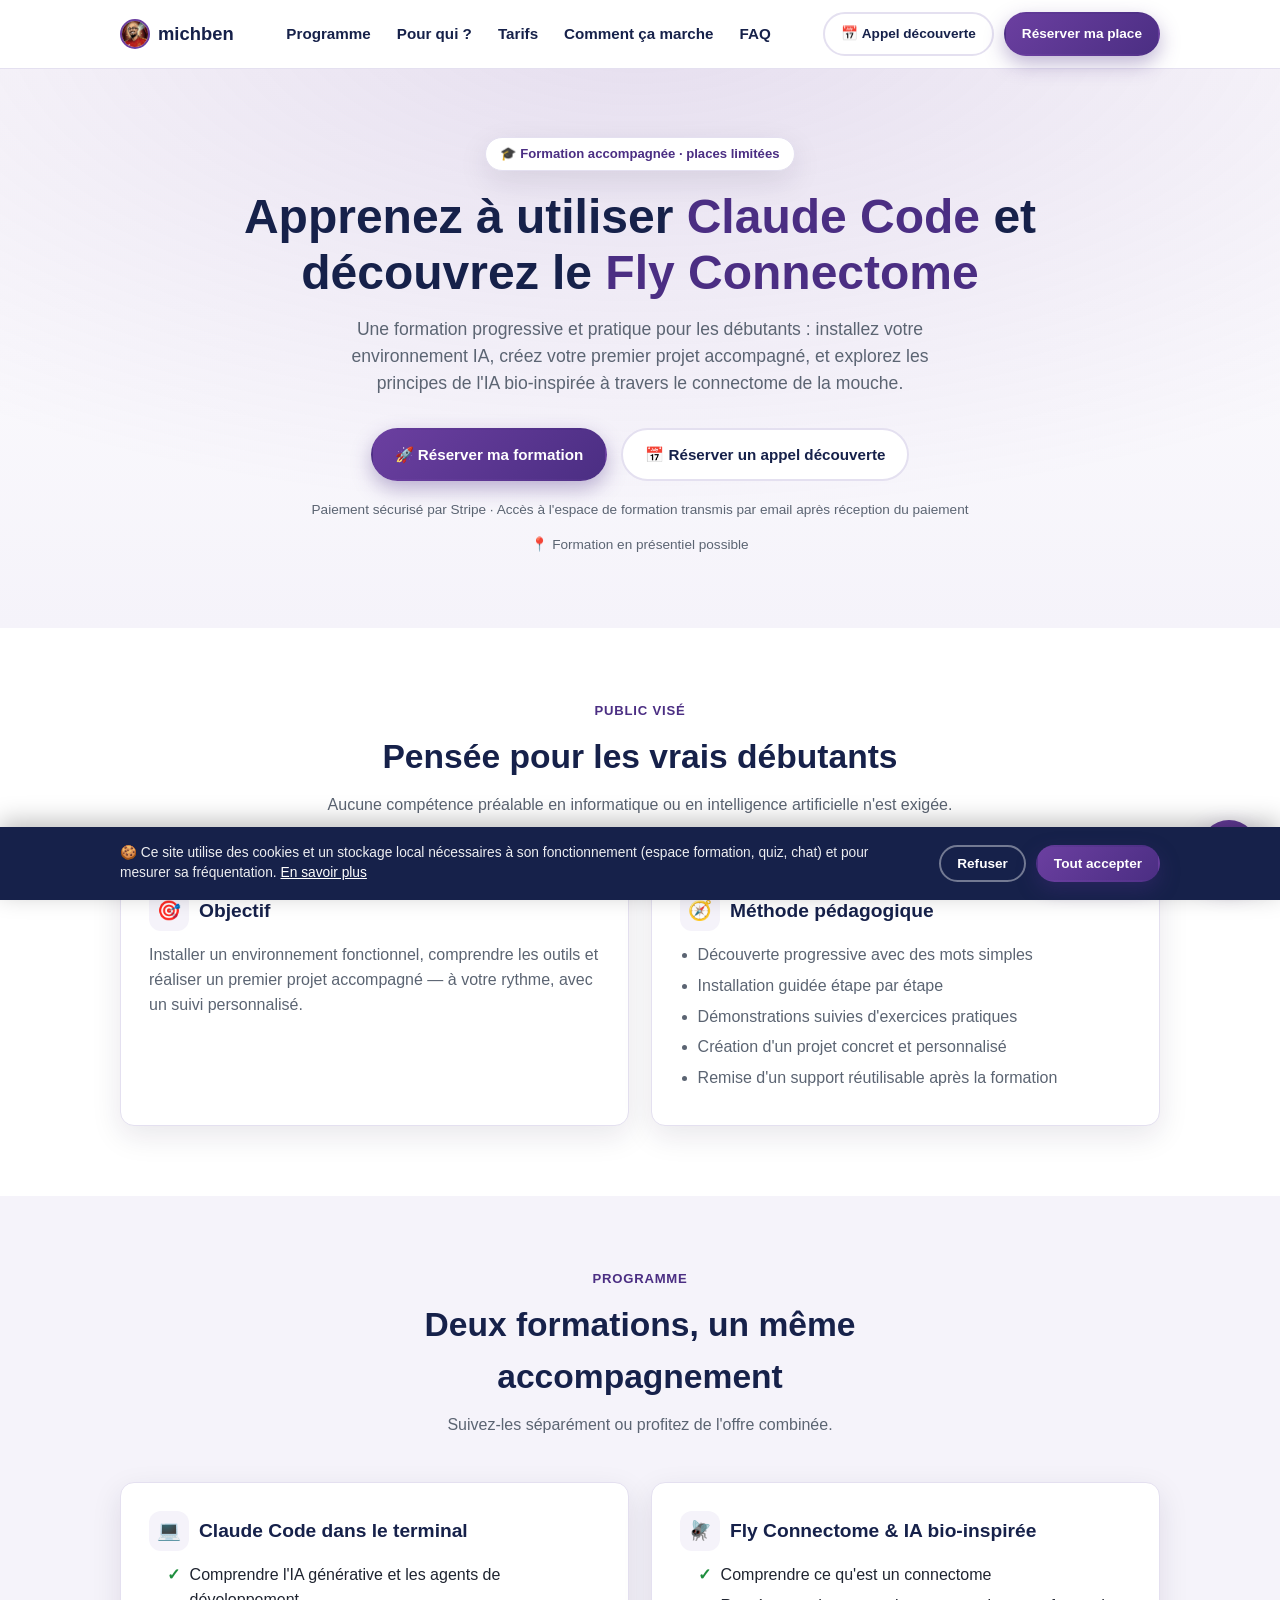
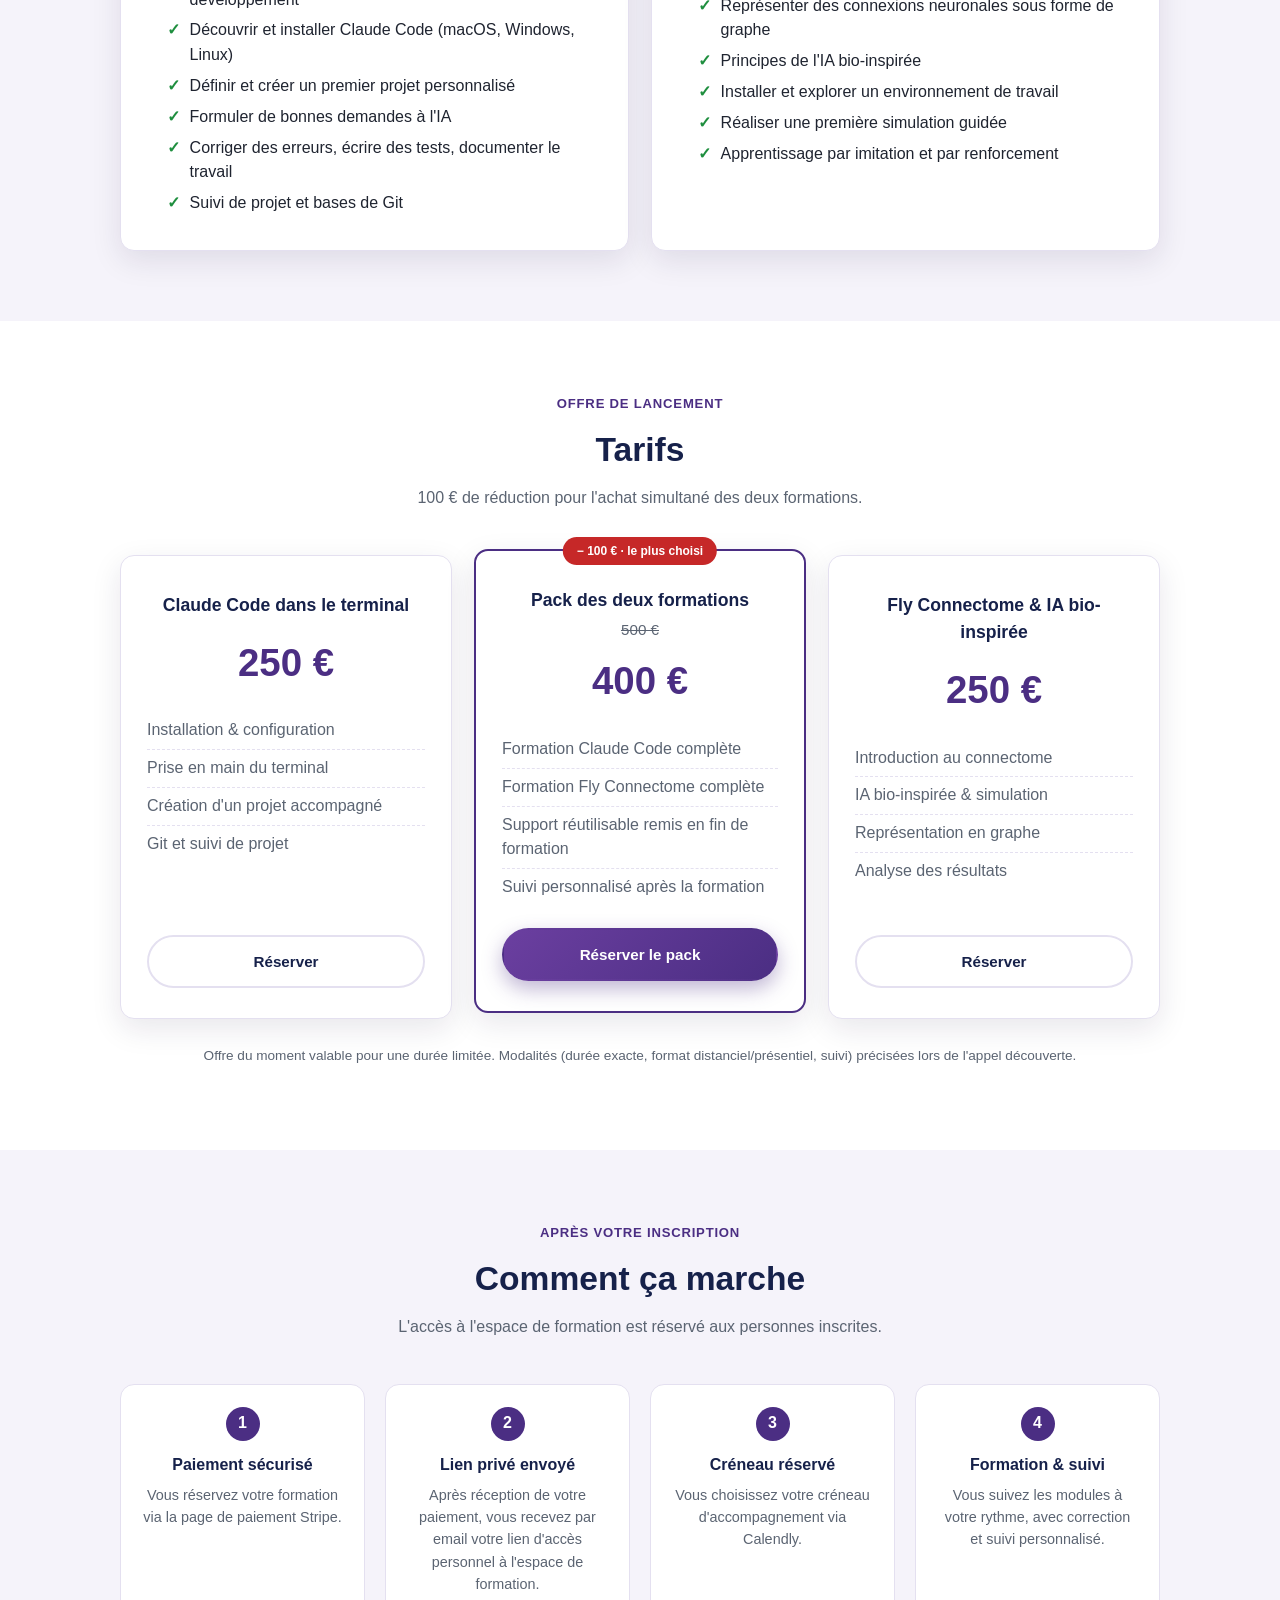
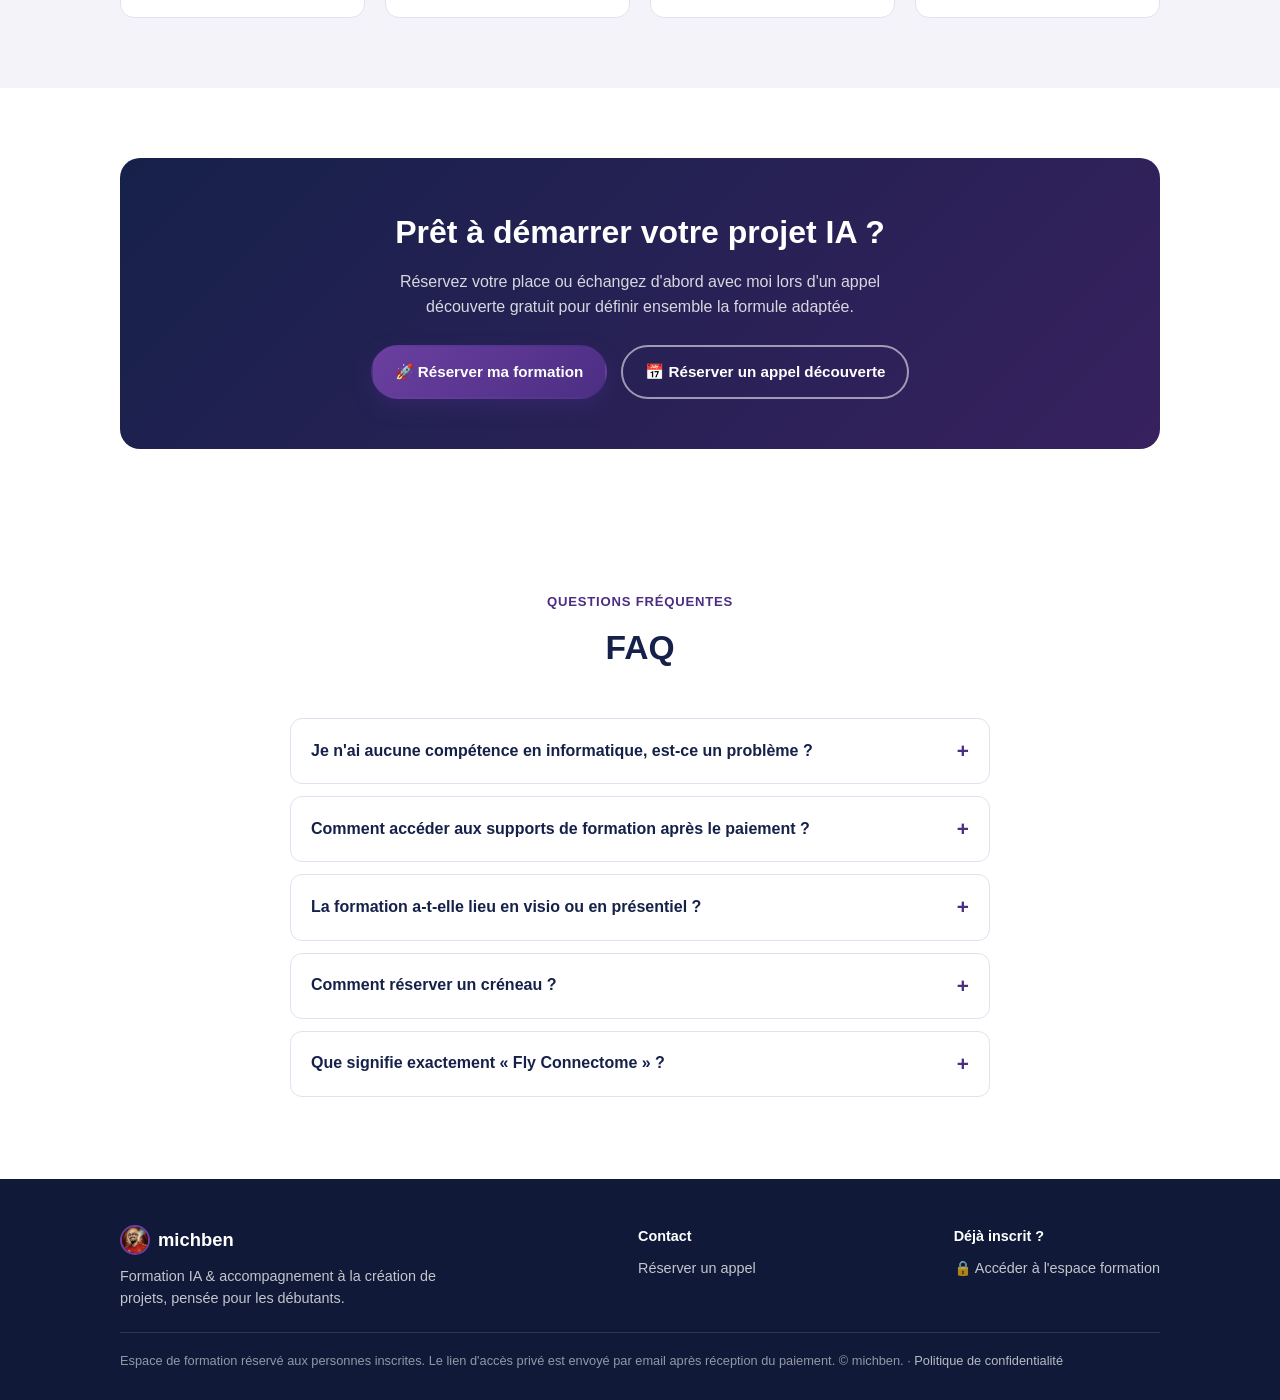
==== commit 1d94b2c0: "Ajoute la banniere cookies RGPD (accepter/refuser) et la page de politique de confidentialite" ====
--- a/index.html
+++ b/index.html
@@ -256,10 +256,12 @@
     </div>
     <div class="footer-note">
       Espace de formation réservé aux personnes inscrites. Le lien d'accès privé est envoyé par email après réception du paiement. © michben.
+      · <a href="politique-confidentialite.html" style="color:rgba(255,255,255,0.7);">Politique de confidentialité</a>
     </div>
   </div>
 </footer>
 
 <script src="assets/chat-widget.js" defer></script>
+<script src="assets/cookie-consent.js" data-policy-href="politique-confidentialite.html" defer></script>
 </body>
 </html>
--- a/assets/style.css
+++ b/assets/style.css
@@ -888,3 +888,34 @@
 .mb-chat-form { display: flex; gap: 8px; padding: 12px; border-top: 1px solid var(--border); background: #fff; }
 .mb-chat-form input { flex: 1; padding: 9px 12px; border: 1px solid var(--border); border-radius: 999px; font-size: 0.86rem; }
 .mb-chat-form button { background: var(--purple); color: #fff; border: none; width: 38px; height: 38px; border-radius: 50%; cursor: pointer; font-size: 1rem; flex-shrink: 0; }
+
+/* ---- Bandeau cookies RGPD ---- */
+.cookie-banner {
+  position: fixed;
+  left: 0;
+  right: 0;
+  bottom: 0;
+  background: var(--navy);
+  color: rgba(255,255,255,0.92);
+  z-index: 400;
+  box-shadow: 0 -6px 24px rgba(0,0,0,0.25);
+}
+.cookie-banner-inner {
+  max-width: 1080px;
+  margin: 0 auto;
+  padding: 16px 20px;
+  display: flex;
+  align-items: center;
+  gap: 20px;
+  flex-wrap: wrap;
+}
+.cookie-banner-inner p {
+  margin: 0;
+  font-size: 0.86rem;
+  flex: 1 1 320px;
+  line-height: 1.5;
+}
+.cookie-banner-inner a { color: #fff; text-decoration: underline; }
+.cookie-banner-actions { display: flex; gap: 10px; flex-shrink: 0; flex-wrap: wrap; }
+.cookie-banner .btn-secondary { background: transparent; border-color: rgba(255,255,255,0.4); color: #fff; }
+.cookie-banner .btn-secondary:hover { border-color: #fff; }
